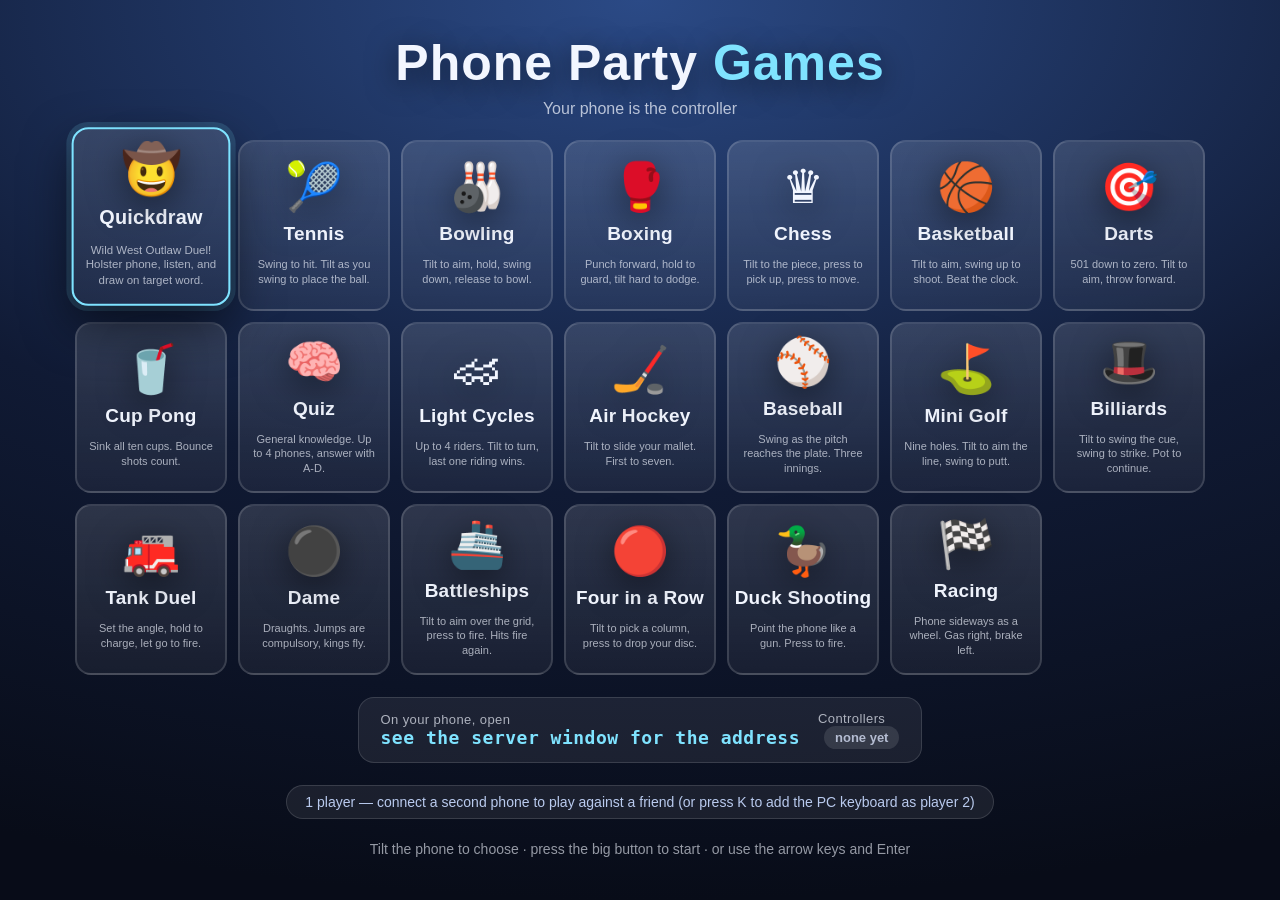
==== party_games/index.html @ e3cedd34 "feat(party-games): integrate 20-game 3D sports library and mobile web companion" ====
<!doctype html>
<html lang="en">
<head>
<meta charset="utf-8">
<meta name="viewport" content="width=device-width,initial-scale=1">
<title>Phone Party Games</title>
<style>
  * { box-sizing: border-box; }
  html, body {
    margin: 0; padding: 0; height: 100%; overflow: hidden;
    background: #0a0e1a; color: #f2f6ff;
    font-family: "Segoe UI", -apple-system, BlinkMacSystemFont, Roboto, sans-serif;
    user-select: none;
  }
  canvas { display: block; width: 100%; height: 100%; }

  #overlay { position: fixed; inset: 0; pointer-events: none; }

  /* ---------------- in-game HUD ---------------- */
  #hud {
    position: absolute; top: 22px; left: 50%; transform: translateX(-50%);
    text-align: center; text-shadow: 0 2px 12px rgba(0,0,0,.75);
  }
  .hudRow { display: flex; align-items: center; gap: 14px; justify-content: center; }
  .hudRow .big { font-size: 46px; font-weight: 800; line-height: 1; }
  .hudRow .sep { font-size: 13px; opacity: .55; letter-spacing: 1px; text-transform: uppercase; }
  .tag {
    font-size: 12px; font-weight: 800; letter-spacing: 1.5px;
    padding: 5px 11px; border-radius: 99px; background: #ffffff22;
  }
  .tag.blue { background: #3f7fe8; }
  .tag.red { background: #d0402f; }
  .hudSub {
    margin-top: 7px; font-size: 15px; opacity: .82; letter-spacing: .4px;
  }

  .boxRow .bar {
    width: 240px; height: 15px; border-radius: 99px; overflow: hidden;
    background: rgba(0,0,0,.45); border: 1px solid #ffffff30;
  }
  .boxRow .bar i { display: block; height: 100%; transition: width .18s ease; }
  .boxRow .bar i.blue { background: linear-gradient(90deg, #6fb0ff, #3f7fe8); }
  .boxRow .bar i.red  { background: linear-gradient(90deg, #ff8a70, #d0402f); }
  .boxRow .round { font-size: 22px; font-weight: 800; padding: 0 6px; }

  /* bowling scorecard */
  .frames { display: flex; gap: 3px; }
  .frame {
    background: rgba(10,16,32,.72); border: 1px solid #ffffff26;
    border-radius: 7px; width: 54px; padding: 3px 0 4px;
  }
  .frame.on { border-color: #7fe3ff; background: rgba(30,70,120,.8); }
  .frame u { display: block; font-size: 9px; opacity: .5; text-decoration: none; }
  .frame .marks { display: flex; justify-content: center; gap: 2px; min-height: 17px; }
  .frame .marks i {
    font-style: normal; font-size: 13px; font-weight: 700;
    width: 15px; height: 15px; line-height: 15px;
    background: #ffffff1f; border-radius: 3px;
  }
  .frame b { display: block; font-size: 15px; font-weight: 800; min-height: 18px; }

  /* racing */
  .raceHud { display: flex; flex-direction: column; gap: 8px; align-items: center; }
  .raceCard {
    display: flex; align-items: center; gap: 16px;
    background: rgba(8,14,28,.62); border: 1px solid #ffffff22;
    border-radius: 14px; padding: 8px 18px;
  }
  .raceCard .pos { font-size: 30px; font-weight: 900; min-width: 2.6em; }
  .raceCard .speedo b { font-size: 34px; font-weight: 900; }
  .raceCard .speedo i { font-size: 12px; font-style: normal; opacity: .6; margin-left: 4px; }
  .raceCard .lapbox { font-size: 13px; opacity: .8; letter-spacing: 1px; }
  .raceCard .lapbox b { font-size: 21px; }
  .raceCard .timebox {
    font-family: "Cascadia Mono", Consolas, monospace; font-size: 17px;
  }
  .raceCard .timebox i { font-style: normal; font-size: 12px; opacity: .6; }
  .raceCard .warn {
    font-size: 12px; font-weight: 800; letter-spacing: 1px;
    background: #ffd166; color: #3a2a00; padding: 4px 9px; border-radius: 99px;
  }

  .bsHud { display: flex; gap: 14px; justify-content: center; }
  .bsFleet {
    display: flex; align-items: center; gap: 11px;
    background: rgba(8,14,28,.62); border: 1px solid #ffffff22;
    border-radius: 13px; padding: 7px 15px;
  }
  .bsFleet .pips { display: flex; gap: 7px; }
  .bsFleet .pips i {
    font-style: normal; letter-spacing: -1px; font-size: 15px; color: #9fd0ff;
  }
  .bsFleet .pips i.sunk { color: #ff6b6b; opacity: .5; text-decoration: line-through; }
  .bsFleet .left { font-size: 19px; font-weight: 800; }

  /* light cycles */
  .cycleHud { display: flex; gap: 10px; justify-content: center; }
  .cycleCard {
    display: flex; align-items: center; gap: 8px;
    background: rgba(8,14,28,.62); border: 1px solid var(--c);
    border-radius: 12px; padding: 6px 13px; font-size: 13px;
  }
  .cycleCard i { width: 13px; height: 13px; border-radius: 3px; background: var(--c); }
  .cycleCard b { font-weight: 800; opacity: .8; }
  .cycleCard.out { opacity: .38; }
  .cycleCard.out i { background: #555; }

  .bases i {
    font-style: normal; display: inline-block; width: 15px; height: 15px;
    line-height: 15px; text-align: center; font-size: 10px; margin: 0 1px;
    border: 1px solid #ffffff44; border-radius: 3px; transform: rotate(45deg);
  }
  .bases i.on { background: #ffd166; color: #3a2a00; border-color: #ffd166; }

  /* quiz */
  .quizHud { display: flex; gap: 10px; justify-content: center; }
  .quizScore {
    display: flex; align-items: center; gap: 9px;
    background: rgba(8,14,28,.62); border: 1px solid var(--c);
    border-radius: 12px; padding: 5px 14px;
  }
  .quizScore .who { font-size: 12px; font-weight: 800; color: var(--c); letter-spacing: 1px; }
  .quizScore .pts { font-size: 22px; font-weight: 900; }

  .quizPanel {
    position: absolute; left: 50%; top: 46%; transform: translate(-50%,-50%);
    width: min(1080px, 88vw); text-align: center;
  }
  .quizPanel .qCount {
    font-size: 13px; letter-spacing: 2px; text-transform: uppercase;
    opacity: .6; margin-bottom: 10px;
  }
  .quizPanel .qText {
    font-size: 38px; font-weight: 800; line-height: 1.25; margin-bottom: 18px;
    text-shadow: 0 4px 20px rgba(0,0,0,.8);
  }
  .quizPanel .qTimer {
    height: 7px; border-radius: 99px; background: rgba(255,255,255,.12);
    overflow: hidden; margin: 0 auto 18px; width: 62%;
  }
  .quizPanel .qTimer i {
    display: block; height: 100%; border-radius: 99px;
    background: linear-gradient(90deg, #59e39b, #ffd166, #ff6b6b);
    transition: width .12s linear;
  }
  .quizPanel .qOpts {
    display: grid; grid-template-columns: 1fr 1fr; gap: 12px; text-align: left;
  }
  .quizPanel .qOpt {
    display: flex; align-items: center; gap: 13px;
    background: rgba(8,14,28,.72); border: 2px solid #ffffff26;
    border-radius: 15px; padding: 14px 18px; font-size: 21px;
    transition: border-color .2s ease, background .2s ease;
  }
  .quizPanel .qOpt b {
    font-size: 20px; width: 34px; height: 34px; flex: none; border-radius: 9px;
    background: #ffffff1c; display: grid; place-items: center;
  }
  .quizPanel .qOpt span { flex: 1; }
  .quizPanel .qOpt em {
    font-style: normal; display: flex; gap: 4px;
  }
  .quizPanel .qOpt em i {
    font-style: normal; font-size: 11px; font-weight: 800; color: #06122c;
    background: var(--c); border-radius: 99px; padding: 3px 7px;
  }
  .quizPanel .qOpt.right { border-color: #59e39b; background: rgba(30,110,70,.72); }
  .quizPanel .qOpt.wrong { opacity: .45; }
  .quizPanel .qWait { font-size: 30px; font-weight: 800; opacity: .85; }
  .quizPanel .qFinal h2 { font-size: 26px; margin: 0 0 14px; letter-spacing: 1px; }
  .quizPanel .qRow {
    display: flex; align-items: center; gap: 14px; font-size: 22px;
    background: rgba(8,14,28,.7); border-left: 5px solid var(--c);
    border-radius: 11px; padding: 10px 18px; margin-bottom: 8px; text-align: left;
  }
  .quizPanel .qRow .pos { font-weight: 900; opacity: .55; width: 1.4em; }
  .quizPanel .qRow .who { flex: 1; }
  .quizPanel .qRow .pts { font-weight: 900; }
  .quizPanel .qRow .sub { font-size: 14px; opacity: .6; width: 3.5em; text-align: right; }

  /* shared scoreboard for the throwing games */
  .shotHud { display: flex; gap: 12px; justify-content: center; }
  .shotCard {
    display: flex; flex-direction: column; align-items: center; gap: 2px;
    background: rgba(8,14,28,.62); border: 1px solid #ffffff22;
    border-radius: 14px; padding: 6px 20px; min-width: 120px;
  }
  .shotCard.on { border-color: #7fe3ff; background: rgba(30,70,120,.72); }
  .shotCard .big { font-size: 34px; font-weight: 900; line-height: 1.05; }
  .shotCard .sub { font-size: 12px; opacity: .72; letter-spacing: .4px; }
  .shotCard .tag { margin-bottom: 2px; }

  .dameRow .count {
    font-size: 27px; font-weight: 900; min-width: 2.6em;
  }
  .dameRow .count i {
    font-style: normal; font-size: 14px; opacity: .7; color: #ffd166; margin-left: 3px;
  }

  .chessRow .taken {
    font-size: 21px; line-height: 1; min-width: 3.5em; letter-spacing: -2px;
    color: #cfe0ff; opacity: .9;
  }

  .c4chip {
    display: inline-flex; align-items: center; gap: 9px;
    font-size: 14px; font-weight: 800; letter-spacing: 1px;
    padding: 8px 16px; border-radius: 99px; margin: 0 5px;
    background: rgba(8,14,28,.55); border: 2px solid transparent; opacity: .55;
  }
  .c4chip i {
    width: 18px; height: 18px; border-radius: 50%; background: var(--c);
    box-shadow: 0 2px 6px rgba(0,0,0,.5);
  }
  .c4chip.on { opacity: 1; border-color: var(--c); }

  /* duck shooting: one reticle per player, positioned from 3D each frame */
  #scopes { position: absolute; inset: 0; pointer-events: none; }
  .scope {
    position: absolute; top: 0; left: 0; width: 116px; height: 116px;
    will-change: transform; transition: opacity .2s ease;
  }
  .scope .ring {
    position: absolute; inset: 0; border-radius: 50%;
    border: 2px solid var(--c); opacity: .85;
    box-shadow: 0 0 14px color-mix(in srgb, var(--c) 60%, transparent),
                inset 0 0 18px rgba(0,0,0,.35);
  }
  .scope .cross { position: absolute; background: var(--c); opacity: .8; }
  .scope .cross.v { left: 50%; top: -14px; bottom: -14px; width: 2px; margin-left: -1px; }
  .scope .cross.h { top: 50%; left: -14px; right: -14px; height: 2px; margin-top: -1px; }
  .scope .dot {
    position: absolute; left: 50%; top: 50%; width: 6px; height: 6px;
    margin: -3px 0 0 -3px; border-radius: 50%; background: var(--c);
    box-shadow: 0 0 8px var(--c);
  }
  .scope .who {
    position: absolute; left: 50%; top: -30px; transform: translateX(-50%);
    font-size: 12px; font-weight: 800; letter-spacing: 1px; color: var(--c);
    text-shadow: 0 2px 6px #000;
  }
  .scope.empty { opacity: .38; }
  .scope.empty .ring { border-style: dashed; }

  .duckHud { display: flex; gap: 12px; justify-content: center; }
  .duckCard {
    display: flex; align-items: center; gap: 12px;
    background: rgba(8,14,28,.62); border: 1px solid var(--c);
    border-radius: 14px; padding: 7px 16px;
  }
  .duckCard .pnum { font-size: 13px; font-weight: 800; color: var(--c); letter-spacing: 1px; }
  .duckCard .score { font-size: 30px; font-weight: 900; }
  .duckCard .shells { font-size: 17px; color: var(--c); letter-spacing: 2px; }
  .duckCard .shells i { font-style: normal; opacity: .35; }

  /* ---------------- toast + prompt ---------------- */
  #toast {
    position: absolute; top: 40%; left: 50%; transform: translate(-50%,-50%) scale(.9);
    text-align: center; opacity: 0; transition: opacity .22s ease, transform .22s ease;
  }
  #toast.show { opacity: 1; transform: translate(-50%,-50%) scale(1); }
  #toastBig {
    font-size: 74px; font-weight: 900; letter-spacing: 2px;
    text-shadow: 0 6px 28px rgba(0,0,0,.85), 0 0 60px rgba(127,227,255,.35);
  }
  #toastSmall { font-size: 21px; opacity: .9; margin-top: 6px; text-shadow: 0 2px 10px #000; }

  #prompt {
    position: absolute; bottom: 92px; left: 50%; transform: translateX(-50%);
    font-size: 19px; padding: 10px 24px; border-radius: 99px;
    background: rgba(8,14,28,.66); border: 1px solid #ffffff22;
    opacity: 0; transition: opacity .2s ease;
  }
  #prompt.show { opacity: 1; }

  /* ---------------- connection strip ---------------- */
  #conn {
    position: absolute; left: 20px; bottom: 18px; pointer-events: none;
    display: flex; align-items: center; gap: 11px;
    background: rgba(8,14,28,.6); border: 1px solid #ffffff1c;
    padding: 9px 15px; border-radius: 12px; font-size: 13px;
  }
  #connDot { width: 9px; height: 9px; border-radius: 50%; background: #ff6b6b; }
  #connDot.on { background: #59e39b; box-shadow: 0 0 10px #59e39b; }
  #connText { opacity: .85; }

  #divider {
    display: none; position: absolute; top: 0; bottom: 0; left: 50%;
    width: 2px; margin-left: -1px; background: rgba(255,255,255,.22);
    box-shadow: 0 0 12px rgba(0,0,0,.6);
  }

  #backHint {
    position: absolute; right: 20px; bottom: 18px; font-size: 13px; opacity: .5;
    background: rgba(8,14,28,.6); border: 1px solid #ffffff1c;
    padding: 9px 15px; border-radius: 12px;
  }

  /* ---------------- menu ---------------- */
  /*
   * The menu is a scroll container and the column inside it is what gets
   * centred. Centring the scroll container itself looks fine until the content
   * is taller than the window - then the overflow is split above and below and
   * neither end can be reached, which is exactly what happened once there were
   * nineteen games.
   */
  #menu {
    position: fixed; inset: 0; z-index: 20; pointer-events: auto;
    overflow-y: auto; overflow-x: hidden;
    -webkit-overflow-scrolling: touch;
    background: radial-gradient(130% 100% at 50% 0%, #2b4a86 0%, #101a34 55%, #080c18 100%);
  }
  #menuInner {
    min-height: 100%;
    display: flex; flex-direction: column; align-items: center; justify-content: center;
    gap: 22px; padding: 34px 24px 44px;
  }
  #menu h1 {
    margin: 0; font-size: clamp(28px, 4.2vw, 50px); font-weight: 900; letter-spacing: 1px;
    text-shadow: 0 6px 30px rgba(0,0,0,.6);
  }
  #menu h1 span { color: #7fe3ff; }
  #menuSub { margin: -14px 0 0; opacity: .72; font-size: 16px; }

  #cards {
    display: grid;
    grid-template-columns: repeat(auto-fit, minmax(116px, 152px));
    justify-content: center;
    gap: 11px;
    width: 100%;
    max-width: 1280px;
  }
  .card {
    width: auto; height: clamp(128px, 19vh, 178px); border-radius: 16px; cursor: pointer;
    background: linear-gradient(180deg, rgba(255,255,255,.13), rgba(255,255,255,.05));
    border: 2px solid rgba(255,255,255,.14);
    display: flex; flex-direction: column; align-items: center; justify-content: center;
    gap: 12px; transition: transform .16s ease, border-color .16s ease, box-shadow .16s ease;
  }
  .card .ico {
    font-size: clamp(34px, 5.2vh, 54px); line-height: 1;
    filter: drop-shadow(0 8px 18px rgba(0,0,0,.5));
  }
  .card .nm { font-size: clamp(15px, 1.5vw, 19px); font-weight: 800; letter-spacing: .2px; }
  .card .ds {
    font-size: 11px; opacity: .66; text-align: center; padding: 0 11px; line-height: 1.35;
  }
  /* on a short window the blurb is the first thing that can go */
  @media (max-height: 620px) {
    .card .ds { display: none; }
    #menuSub, #menuHint { display: none; }
  }
  .card.sel {
    transform: translateY(-9px) scale(1.045);
    border-color: #7fe3ff;
    box-shadow: 0 18px 46px rgba(0,0,0,.55), 0 0 0 5px rgba(127,227,255,.16);
  }

  #join {
    display: flex; align-items: center; gap: 18px; flex-wrap: wrap; justify-content: center;
    background: rgba(255,255,255,.07); border: 1px solid rgba(255,255,255,.13);
    border-radius: 16px; padding: 13px 22px; max-width: min(860px, 94vw);
  }
  #joinUrl { word-break: break-all; }
  #join .lbl { font-size: 13px; opacity: .68; letter-spacing: .4px; }
  #qrBox {
    display: none; flex-direction: column; align-items: center; gap: 6px;
    padding-right: 18px; margin-right: 4px;
    border-right: 1px solid rgba(255,255,255,.14);
  }
  #qrBox.on { display: flex; }
  #qrBox canvas {
    display: block; border-radius: 8px; background: #fff;
    padding: 6px; box-shadow: 0 6px 18px rgba(0,0,0,.45);
    image-rendering: pixelated;      /* keep the modules crisp when scaled */
    width: clamp(96px, 12vh, 148px); height: clamp(96px, 12vh, 148px);
  }
  #qrBox .lbl { text-transform: uppercase; letter-spacing: 1.5px; font-size: 11px; }
  #joinUrl {
    font-size: 27px; font-weight: 800; color: #7fe3ff;
    font-family: "Cascadia Mono", Consolas, monospace; letter-spacing: .5px;
  }
  #joinList { font-size: 14px; opacity: .85; }
  .pill {
    display: inline-block; padding: 4px 11px; border-radius: 99px;
    background: #59e39b; color: #06210f; font-weight: 800; font-size: 13px; margin-left: 6px;
  }
  .pill.off { background: #ffffff22; color: #cfd8ee; }

  #menuHint { font-size: 14px; opacity: .6; }
  #modeLine {
    font-size: 14px; padding: 8px 18px; border-radius: 99px;
    background: rgba(255,255,255,.07); border: 1px solid rgba(255,255,255,.13);
    color: #b9caee;
  }
  #modeLine.ready {
    background: rgba(89,227,155,.16); border-color: rgba(89,227,155,.45); color: #b6f6d6;
  }
</style>
</head>
<body>

<canvas id="gl"></canvas>

<div id="overlay">
  <div id="hud"></div>
  <div id="toast"><div id="toastBig"></div><div id="toastSmall"></div></div>
  <div id="prompt"></div>
  <div id="divider"></div>
  <div id="scopes"></div>
  <div id="conn"><span id="connDot"></span><span id="connText">starting&hellip;</span></div>
  <div id="backHint">Menu button on the phone &middot; or Esc</div>
</div>

<div id="menu">
 <div id="menuInner">
  <h1>Phone Party <span>Games</span></h1>
  <p id="menuSub">Your phone is the controller</p>

  <div id="cards">
    <div class="card sel" data-game="quickdraw">
      <div class="ico">&#129312;</div>
      <div class="nm">Quickdraw</div>
      <div class="ds">Wild West Outlaw Duel! Holster phone, listen, and draw on target word.</div>
    </div>
    <div class="card" data-game="tennis">
      <div class="ico">&#127934;</div>
      <div class="nm">Tennis</div>
      <div class="ds">Swing to hit. Tilt as you swing to place the ball.</div>
    </div>
    <div class="card" data-game="bowling">
      <div class="ico">&#127923;</div>
      <div class="nm">Bowling</div>
      <div class="ds">Tilt to aim, hold, swing down, release to bowl.</div>
    </div>
    <div class="card" data-game="boxing">
      <div class="ico">&#129354;</div>
      <div class="nm">Boxing</div>
      <div class="ds">Punch forward, hold to guard, tilt hard to dodge.</div>
    </div>
    <div class="card" data-game="chess">
      <div class="ico">&#9819;</div>
      <div class="nm">Chess</div>
      <div class="ds">Tilt to the piece, press to pick up, press to move.</div>
    </div>
    <div class="card" data-game="basketball">
      <div class="ico">&#127936;</div>
      <div class="nm">Basketball</div>
      <div class="ds">Tilt to aim, swing up to shoot. Beat the clock.</div>
    </div>
    <div class="card" data-game="darts">
      <div class="ico">&#127919;</div>
      <div class="nm">Darts</div>
      <div class="ds">501 down to zero. Tilt to aim, throw forward.</div>
    </div>
    <div class="card" data-game="cuppong">
      <div class="ico">&#129380;</div>
      <div class="nm">Cup Pong</div>
      <div class="ds">Sink all ten cups. Bounce shots count.</div>
    </div>
    <div class="card" data-game="quiz">
      <div class="ico">&#129504;</div>
      <div class="nm">Quiz</div>
      <div class="ds">General knowledge. Up to 4 phones, answer with A-D.</div>
    </div>
    <div class="card" data-game="lightcycles">
      <div class="ico">&#127950;</div>
      <div class="nm">Light Cycles</div>
      <div class="ds">Up to 4 riders. Tilt to turn, last one riding wins.</div>
    </div>
    <div class="card" data-game="airhockey">
      <div class="ico">&#127954;</div>
      <div class="nm">Air Hockey</div>
      <div class="ds">Tilt to slide your mallet. First to seven.</div>
    </div>
    <div class="card" data-game="baseball">
      <div class="ico">&#9918;</div>
      <div class="nm">Baseball</div>
      <div class="ds">Swing as the pitch reaches the plate. Three innings.</div>
    </div>
    <div class="card" data-game="golf">
      <div class="ico">&#9971;</div>
      <div class="nm">Mini Golf</div>
      <div class="ds">Nine holes. Tilt to aim the line, swing to putt.</div>
    </div>
    <div class="card" data-game="billiards">
      <div class="ico">&#127913;</div>
      <div class="nm">Billiards</div>
      <div class="ds">Tilt to swing the cue, swing to strike. Pot to continue.</div>
    </div>
    <div class="card" data-game="tanks">
      <div class="ico">&#128658;</div>
      <div class="nm">Tank Duel</div>
      <div class="ds">Set the angle, hold to charge, let go to fire.</div>
    </div>
    <div class="card" data-game="dame">
      <div class="ico">&#9899;</div>
      <div class="nm">Dame</div>
      <div class="ds">Draughts. Jumps are compulsory, kings fly.</div>
    </div>
    <div class="card" data-game="battleships">
      <div class="ico">&#128674;</div>
      <div class="nm">Battleships</div>
      <div class="ds">Tilt to aim over the grid, press to fire. Hits fire again.</div>
    </div>
    <div class="card" data-game="connect4">
      <div class="ico">&#128308;</div>
      <div class="nm">Four in a Row</div>
      <div class="ds">Tilt to pick a column, press to drop your disc.</div>
    </div>
    <div class="card" data-game="ducks">
      <div class="ico">&#129414;</div>
      <div class="nm">Duck Shooting</div>
      <div class="ds">Point the phone like a gun. Press to fire.</div>
    </div>
    <div class="card" data-game="racing">
      <div class="ico">&#127937;</div>
      <div class="nm">Racing</div>
      <div class="ds">Phone sideways as a wheel. Gas right, brake left.</div>
    </div>
  </div>

  <div id="join">
    <div id="qrBox">
      <canvas id="qr"></canvas>
      <div class="lbl">scan me</div>
    </div>
    <div>
      <div class="lbl">On your phone, open</div>
      <div id="joinUrl">&hellip;</div>
    </div>
    <div>
      <div class="lbl">Controllers</div>
      <div id="joinList">none yet</div>
    </div>
  </div>

  <div id="modeLine">1 player</div>

  <div id="menuHint">
    Tilt the phone to choose &middot; press the big button to start &middot;
    or use the arrow keys and Enter
  </div>
 </div>
</div>

<script type="module" src="./js/main.js"></script>
</body>
</html>
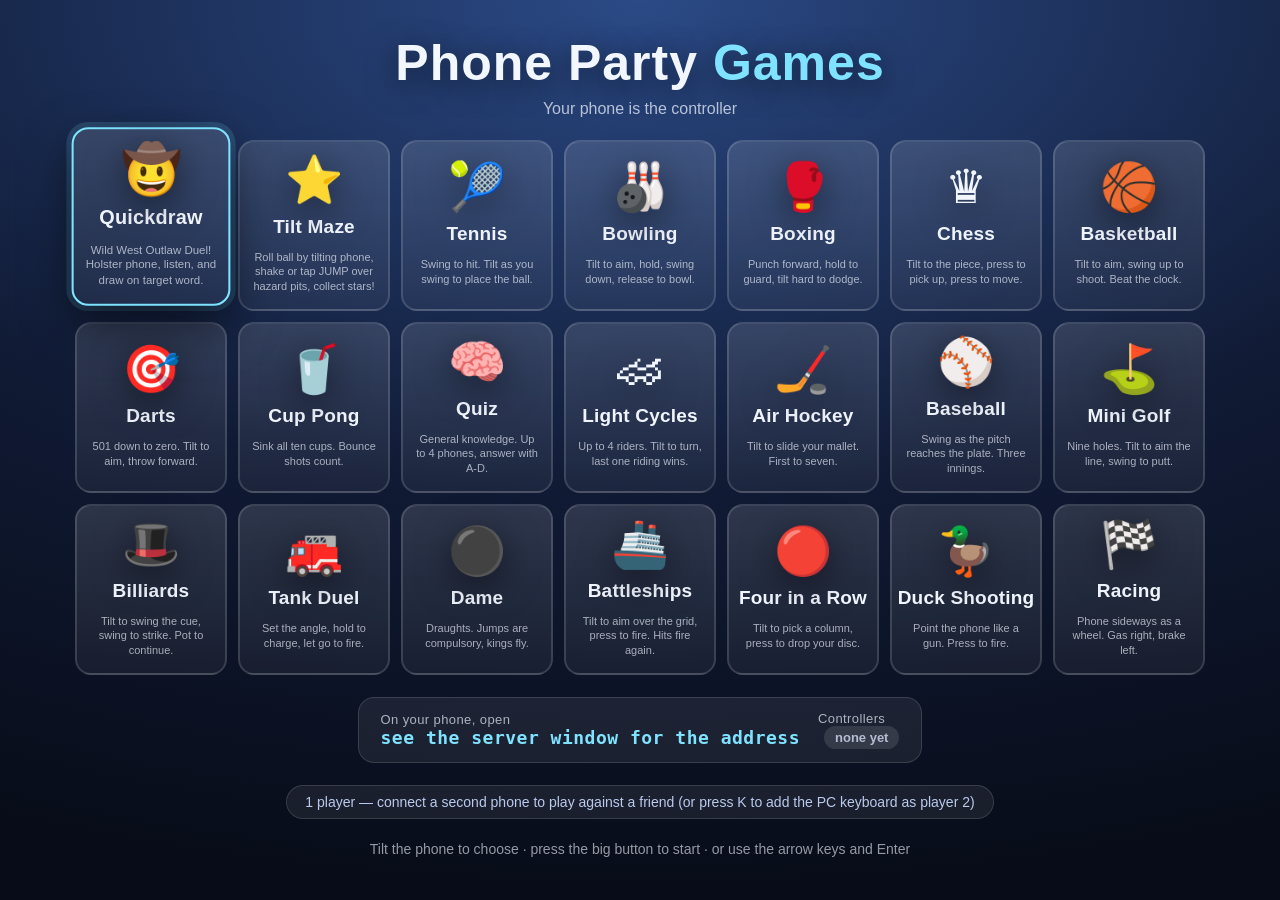
==== commit 4387c8a5: "Add Tilt Maze phone-controller game with 3D table physics, hazard pits, stars, Android native Activi" ====
--- a/party_games/index.html
+++ b/party_games/index.html
@@ -423,6 +423,11 @@
       <div class="nm">Quickdraw</div>
       <div class="ds">Wild West Outlaw Duel! Holster phone, listen, and draw on target word.</div>
     </div>
+    <div class="card" data-game="tilt_maze">
+      <div class="ico">&#11088;</div>
+      <div class="nm">Tilt Maze</div>
+      <div class="ds">Roll ball by tilting phone, shake or tap JUMP over hazard pits, collect stars!</div>
+    </div>
     <div class="card" data-game="tennis">
       <div class="ico">&#127934;</div>
       <div class="nm">Tennis</div>
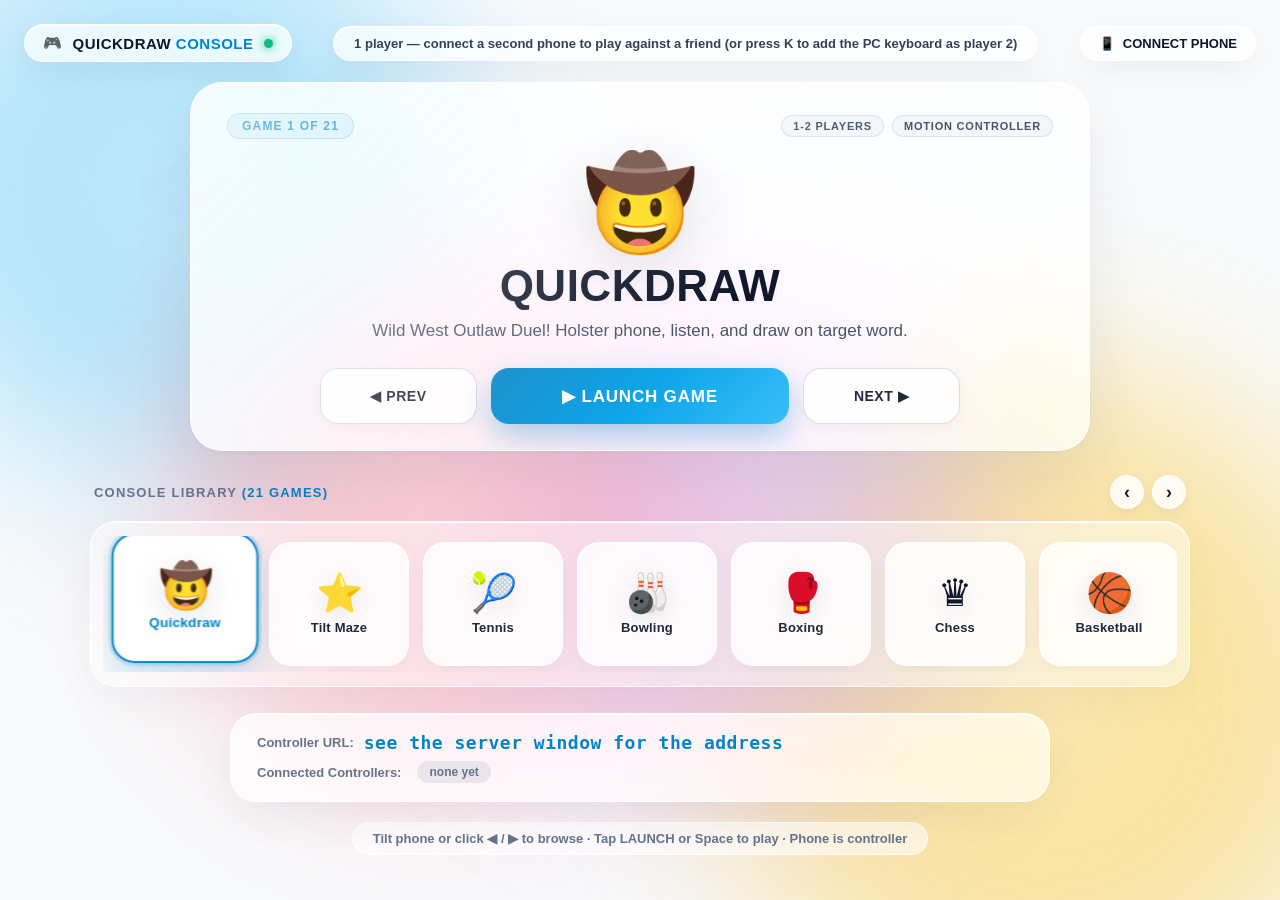
==== commit b303fd78: "Recreate Game Library web UI with White Liquid Glass aesthetic, scrollable carousel, and real-time b" ====
--- a/party_games/index.html
+++ b/party_games/index.html
@@ -296,105 +296,329 @@
     padding: 9px 15px; border-radius: 12px;
   }
 
-  /* ---------------- menu ---------------- */
-  /*
-   * The menu is a scroll container and the column inside it is what gets
-   * centred. Centring the scroll container itself looks fine until the content
-   * is taller than the window - then the overflow is split above and below and
-   * neither end can be reached, which is exactly what happened once there were
-   * nineteen games.
-   */
+  /* ---------------- White Liquid Glass Menu Theme ---------------- */
   #menu {
     position: fixed; inset: 0; z-index: 20; pointer-events: auto;
     overflow-y: auto; overflow-x: hidden;
     -webkit-overflow-scrolling: touch;
-    background: radial-gradient(130% 100% at 50% 0%, #2b4a86 0%, #101a34 55%, #080c18 100%);
-  }
+    background: #f8fafc;
+    color: #0f172a;
+    font-family: -apple-system, BlinkMacSystemFont, "Segoe UI", Roboto, Helvetica, Arial, sans-serif;
+  }
+
+  /* Liquid Ambient Floating Blobs */
+  .liquid-bg {
+    position: fixed; inset: 0; pointer-events: none; z-index: 0; overflow: hidden;
+  }
+  .liquid-blob {
+    position: absolute; border-radius: 50%; filter: blur(90px); opacity: 0.55;
+    animation: floatBlob 18s ease-in-out infinite alternate;
+  }
+  .blob-1 { width: 540px; height: 540px; background: radial-gradient(circle, #bae6fd 0%, #38bdf8 80%); top: -80px; left: -100px; animation-duration: 22s; }
+  .blob-2 { width: 640px; height: 640px; background: radial-gradient(circle, #fde68a 0%, #fbbf24 80%); bottom: -120px; right: -80px; animation-duration: 26s; }
+  .blob-3 { width: 450px; height: 450px; background: radial-gradient(circle, #e9d5ff 0%, #c084fc 80%); top: 35%; right: 25%; animation-duration: 18s; }
+  .blob-4 { width: 490px; height: 490px; background: radial-gradient(circle, #fecdd3 0%, #fb7185 80%); bottom: 15%; left: 15%; animation-duration: 20s; }
+
+  @keyframes floatBlob {
+    0% { transform: translate(0, 0) scale(1); }
+    50% { transform: translate(45px, -35px) scale(1.08); }
+    100% { transform: translate(-35px, 45px) scale(0.94); }
+  }
+
   #menuInner {
+    position: relative; z-index: 1;
     min-height: 100%;
+    display: flex; flex-direction: column; align-items: center; justify-content: flex-start;
+    gap: 20px; padding: 24px 24px 44px;
+    max-width: 1320px; margin: 0 auto;
+  }
+
+  /* Top Bar */
+  #topBar {
+    width: 100%; display: flex; align-items: center; justify-content: space-between;
+    gap: 16px; flex-wrap: wrap;
+  }
+  .brandPill {
+    display: flex; align-items: center; gap: 10px;
+    background: rgba(255, 255, 255, 0.75);
+    backdrop-filter: blur(24px) saturate(180%);
+    -webkit-backdrop-filter: blur(24px) saturate(180%);
+    border: 1.5px solid rgba(255, 255, 255, 0.9);
+    padding: 9px 18px; border-radius: 99px;
+    box-shadow: 0 10px 30px rgba(15, 23, 42, 0.05), inset 0 1px 1px #fff;
+    font-size: 15px; font-weight: 800; color: #0f172a; letter-spacing: 0.5px;
+  }
+  .brandPill b { color: #0284c7; }
+  .onlineDot {
+    width: 9px; height: 9px; border-radius: 50%; background: #10b981;
+    box-shadow: 0 0 10px #10b981;
+  }
+
+  #modeLine {
+    font-size: 13px; font-weight: 700; padding: 9px 20px; border-radius: 99px;
+    background: rgba(255, 255, 255, 0.75);
+    backdrop-filter: blur(24px) saturate(180%);
+    -webkit-backdrop-filter: blur(24px) saturate(180%);
+    border: 1.5px solid rgba(255, 255, 255, 0.9);
+    color: #334155;
+    box-shadow: 0 10px 30px rgba(15, 23, 42, 0.05), inset 0 1px 1px #fff;
+  }
+  #modeLine.ready {
+    background: rgba(220, 252, 231, 0.85); border-color: rgba(74, 222, 128, 0.6); color: #15803d;
+  }
+
+  .glassBtn {
+    display: flex; align-items: center; gap: 8px;
+    background: rgba(255, 255, 255, 0.75);
+    backdrop-filter: blur(24px) saturate(180%);
+    -webkit-backdrop-filter: blur(24px) saturate(180%);
+    border: 1.5px solid rgba(255, 255, 255, 0.9);
+    padding: 9px 18px; border-radius: 99px;
+    box-shadow: 0 10px 30px rgba(15, 23, 42, 0.05), inset 0 1px 1px #fff;
+    font-size: 13px; font-weight: 700; color: #0f172a; cursor: pointer;
+    transition: all 0.2s ease;
+  }
+  .glassBtn:hover {
+    background: rgba(255, 255, 255, 0.92);
+    transform: translateY(-2px);
+    box-shadow: 0 14px 34px rgba(15, 23, 42, 0.08);
+  }
+
+  /* Center Featured Hero Game Card */
+  #heroCard {
+    width: 100%; max-width: 900px;
+    background: rgba(255, 255, 255, 0.75);
+    backdrop-filter: blur(32px) saturate(200%);
+    -webkit-backdrop-filter: blur(32px) saturate(200%);
+    border: 1.5px solid rgba(255, 255, 255, 0.95);
+    border-radius: 32px;
+    box-shadow: 0 25px 65px rgba(15, 23, 42, 0.07), 0 2px 6px rgba(15, 23, 42, 0.03), inset 0 1px 2px #fff;
+    padding: 30px 36px 26px;
+    display: flex; flex-direction: column; align-items: center; text-align: center;
+    position: relative; overflow: hidden;
+  }
+  #heroCard::before {
+    content: ""; position: absolute; inset: 0; pointer-events: none;
+    background: linear-gradient(135deg, rgba(255, 255, 255, 0.5) 0%, rgba(255, 255, 255, 0) 60%);
+    border-radius: 32px;
+  }
+
+  .heroHeader {
+    width: 100%; display: flex; align-items: center; justify-content: space-between;
+    margin-bottom: 18px;
+  }
+  .heroBadge {
+    font-size: 12px; font-weight: 800; letter-spacing: 1.2px; text-transform: uppercase;
+    background: rgba(2, 132, 199, 0.1); border: 1px solid rgba(2, 132, 199, 0.25);
+    color: #0284c7; padding: 5px 14px; border-radius: 99px;
+  }
+  .heroTags { display: flex; gap: 8px; }
+  .heroTag {
+    font-size: 11px; font-weight: 700; letter-spacing: 0.8px;
+    background: rgba(241, 245, 249, 0.8); border: 1px solid rgba(203, 213, 225, 0.6);
+    color: #475569; padding: 4px 11px; border-radius: 99px;
+  }
+
+  .heroBody {
+    display: flex; flex-direction: column; align-items: center; gap: 12px;
+    margin-bottom: 24px;
+  }
+  .heroIcon {
+    font-size: clamp(68px, 9vw, 92px); line-height: 1;
+    filter: drop-shadow(0 14px 28px rgba(15, 23, 42, 0.12));
+    animation: floatIcon 3.5s ease-in-out infinite;
+    cursor: pointer;
+  }
+  @keyframes floatIcon {
+    0%, 100% { transform: translateY(0); }
+    50% { transform: translateY(-8px); }
+  }
+
+  .heroContent h2 {
+    margin: 0 0 6px 0; font-size: clamp(30px, 4vw, 44px); font-weight: 900;
+    color: #0f172a; letter-spacing: 0.5px;
+    text-shadow: 0 2px 10px rgba(0, 0, 0, 0.04);
+  }
+  .heroContent p {
+    margin: 0 auto; font-size: clamp(14px, 1.4vw, 17px); line-height: 1.6;
+    color: #475569; max-width: 600px;
+  }
+
+  /* Hero Controls (Matches Phone App) */
+  .heroActions {
+    width: 100%; max-width: 640px; display: flex; gap: 14px; align-items: stretch;
+    height: 56px;
+  }
+  .heroBtn {
+    border-radius: 18px; font-weight: 800; cursor: pointer; transition: all 0.2s cubic-bezier(0.16, 1, 0.3, 1);
+    display: flex; align-items: center; justify-content: center;
+  }
+  .heroBtn:active { transform: scale(0.97); }
+
+  .heroBtn.secondary {
+    flex: 1;
+    background: rgba(255, 255, 255, 0.85);
+    border: 1.5px solid rgba(203, 213, 225, 0.8);
+    color: #1e293b; font-size: 14px; letter-spacing: 0.5px;
+    box-shadow: 0 4px 14px rgba(15, 23, 42, 0.04);
+  }
+  .heroBtn.secondary:hover {
+    background: #ffffff; border-color: #94a3b8;
+    transform: translateY(-2px);
+    box-shadow: 0 8px 20px rgba(15, 23, 42, 0.08);
+  }
+
+  .heroBtn.primary {
+    flex: 2;
+    background: linear-gradient(135deg, #0284c7 0%, #0ea5e9 50%, #38bdf8 100%);
+    border: none; color: #ffffff; font-size: 17px; letter-spacing: 0.8px;
+    box-shadow: 0 12px 30px rgba(2, 132, 199, 0.35);
+  }
+  .heroBtn.primary:hover {
+    filter: brightness(1.08);
+    transform: translateY(-2px);
+    box-shadow: 0 16px 38px rgba(2, 132, 199, 0.45);
+  }
+
+  /* Horizontal Scrollable Cards Rail Track */
+  #cardsSection {
+    width: 100%; max-width: 1100px;
+    margin-top: 4px;
+  }
+  .cardsSectionHead {
+    display: flex; align-items: center; justify-content: space-between;
+    margin-bottom: 12px; padding: 0 4px;
+  }
+  .sectionTitle {
+    font-size: 13px; font-weight: 800; letter-spacing: 1.2px; text-transform: uppercase;
+    color: #64748b;
+  }
+  .sectionTitle span { color: #0284c7; }
+  .trackArrows { display: flex; gap: 8px; }
+  .arrowBtn {
+    width: 34px; height: 34px; border-radius: 50%;
+    background: rgba(255, 255, 255, 0.85);
+    border: 1.5px solid rgba(255, 255, 255, 0.95);
+    color: #0f172a; font-size: 18px; font-weight: bold;
+    display: flex; align-items: center; justify-content: center;
+    cursor: pointer; box-shadow: 0 4px 12px rgba(15, 23, 42, 0.06);
+    transition: all 0.2s ease;
+  }
+  .arrowBtn:hover {
+    background: #ffffff; transform: translateY(-2px);
+    box-shadow: 0 8px 18px rgba(15, 23, 42, 0.1);
+  }
+
+  #cardsTrackWrap {
+    width: 100%; position: relative;
+    border-radius: 26px;
+    background: rgba(255, 255, 255, 0.45);
+    backdrop-filter: blur(20px);
+    -webkit-backdrop-filter: blur(20px);
+    border: 1.5px solid rgba(255, 255, 255, 0.85);
+    padding: 14px 12px;
+    box-shadow: 0 15px 40px rgba(15, 23, 42, 0.04), inset 0 1px 1px #fff;
+  }
+
+  #cards {
+    display: flex; gap: 14px;
+    overflow-x: auto; overflow-y: hidden;
+    scroll-snap-type: x mandatory;
+    scroll-behavior: smooth;
+    padding: 6px 12px;
+    -webkit-overflow-scrolling: touch;
+  }
+  #cards::-webkit-scrollbar { height: 6px; }
+  #cards::-webkit-scrollbar-track { background: rgba(0, 0, 0, 0.03); border-radius: 99px; }
+  #cards::-webkit-scrollbar-thumb { background: rgba(0, 0, 0, 0.12); border-radius: 99px; }
+  #cards::-webkit-scrollbar-thumb:hover { background: rgba(0, 0, 0, 0.22); }
+
+  .card {
+    min-width: 140px; width: 140px; height: 124px; flex-shrink: 0;
+    scroll-snap-align: center;
+    background: rgba(255, 255, 255, 0.75);
+    backdrop-filter: blur(20px) saturate(180%);
+    -webkit-backdrop-filter: blur(20px) saturate(180%);
+    border: 1.5px solid rgba(255, 255, 255, 0.9);
+    border-radius: 22px; cursor: pointer;
     display: flex; flex-direction: column; align-items: center; justify-content: center;
-    gap: 22px; padding: 34px 24px 44px;
-  }
-  #menu h1 {
-    margin: 0; font-size: clamp(28px, 4.2vw, 50px); font-weight: 900; letter-spacing: 1px;
-    text-shadow: 0 6px 30px rgba(0,0,0,.6);
-  }
-  #menu h1 span { color: #7fe3ff; }
-  #menuSub { margin: -14px 0 0; opacity: .72; font-size: 16px; }
-
-  #cards {
-    display: grid;
-    grid-template-columns: repeat(auto-fit, minmax(116px, 152px));
-    justify-content: center;
-    gap: 11px;
-    width: 100%;
-    max-width: 1280px;
-  }
-  .card {
-    width: auto; height: clamp(128px, 19vh, 178px); border-radius: 16px; cursor: pointer;
-    background: linear-gradient(180deg, rgba(255,255,255,.13), rgba(255,255,255,.05));
-    border: 2px solid rgba(255,255,255,.14);
-    display: flex; flex-direction: column; align-items: center; justify-content: center;
-    gap: 12px; transition: transform .16s ease, border-color .16s ease, box-shadow .16s ease;
+    gap: 8px; padding: 12px 10px;
+    box-shadow: 0 8px 24px rgba(15, 23, 42, 0.04), inset 0 1px 1px #fff;
+    transition: all 0.25s cubic-bezier(0.16, 1, 0.3, 1);
+  }
+  .card:hover {
+    background: rgba(255, 255, 255, 0.92);
+    transform: translateY(-4px);
+    box-shadow: 0 14px 30px rgba(15, 23, 42, 0.08);
   }
   .card .ico {
-    font-size: clamp(34px, 5.2vh, 54px); line-height: 1;
-    filter: drop-shadow(0 8px 18px rgba(0,0,0,.5));
-  }
-  .card .nm { font-size: clamp(15px, 1.5vw, 19px); font-weight: 800; letter-spacing: .2px; }
-  .card .ds {
-    font-size: 11px; opacity: .66; text-align: center; padding: 0 11px; line-height: 1.35;
-  }
-  /* on a short window the blurb is the first thing that can go */
-  @media (max-height: 620px) {
-    .card .ds { display: none; }
-    #menuSub, #menuHint { display: none; }
-  }
+    font-size: 38px; line-height: 1;
+    filter: drop-shadow(0 6px 12px rgba(15, 23, 42, 0.1));
+    transition: transform 0.2s ease;
+  }
+  .card .nm {
+    font-size: 13px; font-weight: 800; color: #1e293b; letter-spacing: 0.2px;
+    text-align: center; white-space: nowrap; overflow: hidden; text-overflow: ellipsis; max-width: 120px;
+  }
+  .card .ds { display: none; }
+
   .card.sel {
-    transform: translateY(-9px) scale(1.045);
-    border-color: #7fe3ff;
-    box-shadow: 0 18px 46px rgba(0,0,0,.55), 0 0 0 5px rgba(127,227,255,.16);
-  }
-
+    background: rgba(255, 255, 255, 0.98);
+    border: 2px solid #0284c7;
+    box-shadow: 0 16px 36px rgba(2, 132, 199, 0.22), 0 0 0 3px rgba(2, 132, 199, 0.15);
+    transform: translateY(-6px) scale(1.05);
+  }
+  .card.sel .nm { color: #0284c7; }
+  .card.sel .ico { transform: scale(1.1); }
+
+  /* Liquid Glass QR Join Card */
   #join {
-    display: flex; align-items: center; gap: 18px; flex-wrap: wrap; justify-content: center;
-    background: rgba(255,255,255,.07); border: 1px solid rgba(255,255,255,.13);
-    border-radius: 16px; padding: 13px 22px; max-width: min(860px, 94vw);
-  }
-  #joinUrl { word-break: break-all; }
-  #join .lbl { font-size: 13px; opacity: .68; letter-spacing: .4px; }
+    width: 100%; max-width: 820px;
+    background: rgba(255, 255, 255, 0.72);
+    backdrop-filter: blur(28px) saturate(190%);
+    -webkit-backdrop-filter: blur(28px) saturate(190%);
+    border: 1.5px solid rgba(255, 255, 255, 0.9);
+    border-radius: 26px; padding: 18px 26px;
+    box-shadow: 0 15px 40px rgba(15, 23, 42, 0.05), inset 0 1px 1px #fff;
+    display: flex; align-items: center; justify-content: space-between; gap: 24px;
+    flex-wrap: wrap; margin-top: 6px;
+  }
   #qrBox {
-    display: none; flex-direction: column; align-items: center; gap: 6px;
-    padding-right: 18px; margin-right: 4px;
-    border-right: 1px solid rgba(255,255,255,.14);
+    display: none; align-items: center; gap: 14px;
+    padding-right: 20px; border-right: 1.5px solid rgba(203, 213, 225, 0.6);
   }
   #qrBox.on { display: flex; }
   #qrBox canvas {
-    display: block; border-radius: 8px; background: #fff;
-    padding: 6px; box-shadow: 0 6px 18px rgba(0,0,0,.45);
-    image-rendering: pixelated;      /* keep the modules crisp when scaled */
-    width: clamp(96px, 12vh, 148px); height: clamp(96px, 12vh, 148px);
-  }
-  #qrBox .lbl { text-transform: uppercase; letter-spacing: 1.5px; font-size: 11px; }
+    display: block; border-radius: 12px; background: #fff;
+    padding: 6px; box-shadow: 0 6px 18px rgba(15, 23, 42, 0.08);
+    image-rendering: pixelated; width: 88px; height: 88px;
+  }
+  #qrBox .lbl {
+    font-size: 11px; font-weight: 800; letter-spacing: 1.2px; text-transform: uppercase;
+    color: #64748b; line-height: 1.4;
+  }
+
+  .joinDetails { flex: 1; min-width: 260px; display: flex; flex-direction: column; gap: 8px; }
+  .joinRow { display: flex; align-items: center; gap: 10px; flex-wrap: wrap; }
+  .joinLbl { font-size: 13px; font-weight: 700; color: #64748b; }
   #joinUrl {
-    font-size: 27px; font-weight: 800; color: #7fe3ff;
-    font-family: "Cascadia Mono", Consolas, monospace; letter-spacing: .5px;
-  }
-  #joinList { font-size: 14px; opacity: .85; }
+    font-size: 20px; font-weight: 800; color: #0284c7;
+    font-family: "Cascadia Mono", Consolas, monospace; letter-spacing: 0.5px;
+    word-break: break-all;
+  }
+  #joinList { font-size: 13px; font-weight: 700; color: #334155; }
+
   .pill {
-    display: inline-block; padding: 4px 11px; border-radius: 99px;
-    background: #59e39b; color: #06210f; font-weight: 800; font-size: 13px; margin-left: 6px;
-  }
-  .pill.off { background: #ffffff22; color: #cfd8ee; }
-
-  #menuHint { font-size: 14px; opacity: .6; }
-  #modeLine {
-    font-size: 14px; padding: 8px 18px; border-radius: 99px;
-    background: rgba(255,255,255,.07); border: 1px solid rgba(255,255,255,.13);
-    color: #b9caee;
-  }
-  #modeLine.ready {
-    background: rgba(89,227,155,.16); border-color: rgba(89,227,155,.45); color: #b6f6d6;
+    display: inline-block; padding: 4px 12px; border-radius: 99px;
+    background: #10b981; color: #ffffff; font-weight: 800; font-size: 12px; margin-left: 6px;
+    box-shadow: 0 4px 10px rgba(16, 185, 129, 0.25);
+  }
+  .pill.off { background: rgba(148, 163, 184, 0.2); color: #64748b; box-shadow: none; }
+
+  #menuHint {
+    font-size: 13px; color: #64748b; font-weight: 600; text-align: center;
+    background: rgba(255, 255, 255, 0.6); padding: 8px 20px; border-radius: 99px;
+    border: 1px solid rgba(255, 255, 255, 0.8);
   }
 </style>
 </head>
@@ -413,11 +637,75 @@
 </div>
 
 <div id="menu">
- <div id="menuInner">
-  <h1>Phone Party <span>Games</span></h1>
-  <p id="menuSub">Your phone is the controller</p>
-
-  <div id="cards">
+  <!-- Dynamic ambient liquid background blobs -->
+  <div class="liquid-bg">
+    <div class="liquid-blob blob-1"></div>
+    <div class="liquid-blob blob-2"></div>
+    <div class="liquid-blob blob-3"></div>
+    <div class="liquid-blob blob-4"></div>
+  </div>
+
+  <div id="menuInner">
+    <!-- Top Header Glass Strip -->
+    <header id="topBar">
+      <div class="brandPill">
+        <span class="brandIcon">🎮</span>
+        <span class="brandText">QUICKDRAW <b>CONSOLE</b></span>
+        <span class="onlineDot"></span>
+      </div>
+
+      <div id="modeLine">1 Controller Connected</div>
+
+      <button id="btnJoinToggle" class="glassBtn" title="Toggle QR Code &amp; Connect Info">
+        <span>📱</span>
+        <span>CONNECT PHONE</span>
+      </button>
+    </header>
+
+    <!-- Center Hero Card (Matches Phone Application's Center Card) -->
+    <div id="heroCard">
+      <div class="heroHeader">
+        <div id="heroBadge" class="heroBadge">GAME 1 OF 21</div>
+        <div class="heroTags">
+          <span class="heroTag">1-2 PLAYERS</span>
+          <span class="heroTag">MOTION CONTROLLER</span>
+        </div>
+      </div>
+
+      <div class="heroBody">
+        <div id="heroIcon" class="heroIcon" title="Click to Launch">🤠</div>
+        <div class="heroContent">
+          <h2 id="heroTitle">QUICKDRAW</h2>
+          <p id="heroDesc">Wild West Outlaw Duel! Holster phone, listen, and draw on target word.</p>
+        </div>
+      </div>
+
+      <!-- Hero Controls (Matches Phone App) -->
+      <div class="heroActions">
+        <button id="btnHeroPrev" class="heroBtn secondary" title="Previous Game (◀)">
+          <span>◀ PREV</span>
+        </button>
+        <button id="btnHeroLaunch" class="heroBtn primary" title="Launch Game (Space / Enter)">
+          <span>▶ LAUNCH GAME</span>
+        </button>
+        <button id="btnHeroNext" class="heroBtn secondary" title="Next Game (▶)">
+          <span>NEXT ▶</span>
+        </button>
+      </div>
+    </div>
+
+    <!-- Scrollable Horizontal Cards Rail Section -->
+    <div id="cardsSection">
+      <div class="cardsSectionHead">
+        <div class="sectionTitle">CONSOLE LIBRARY <span>(21 GAMES)</span></div>
+        <div class="trackArrows">
+          <button id="btnTrackLeft" class="arrowBtn" title="Scroll Left">‹</button>
+          <button id="btnTrackRight" class="arrowBtn" title="Scroll Right">›</button>
+        </div>
+      </div>
+
+      <div id="cardsTrackWrap">
+        <div id="cards">
     <div class="card sel" data-game="quickdraw">
       <div class="ico">&#129312;</div>
       <div class="nm">Quickdraw</div>
@@ -523,30 +811,32 @@
       <div class="nm">Racing</div>
       <div class="ds">Phone sideways as a wheel. Gas right, brake left.</div>
     </div>
+        </div>
+      </div>
+    </div>
+
+    <!-- Liquid Glass Mobile Connect & QR Drawer -->
+    <div id="join">
+      <div id="qrBox">
+        <canvas id="qr"></canvas>
+        <div class="lbl">SCAN TO JOIN</div>
+      </div>
+      <div class="joinDetails">
+        <div class="joinRow">
+          <span class="joinLbl">Controller URL:</span>
+          <span id="joinUrl">&hellip;</span>
+        </div>
+        <div class="joinRow">
+          <span class="joinLbl">Connected Controllers:</span>
+          <span id="joinList">none yet</span>
+        </div>
+      </div>
+    </div>
+
+    <div id="menuHint">
+      Tilt phone or click ◀ / ▶ to browse &middot; Tap LAUNCH or Space to play &middot; Phone is controller
+    </div>
   </div>
-
-  <div id="join">
-    <div id="qrBox">
-      <canvas id="qr"></canvas>
-      <div class="lbl">scan me</div>
-    </div>
-    <div>
-      <div class="lbl">On your phone, open</div>
-      <div id="joinUrl">&hellip;</div>
-    </div>
-    <div>
-      <div class="lbl">Controllers</div>
-      <div id="joinList">none yet</div>
-    </div>
-  </div>
-
-  <div id="modeLine">1 player</div>
-
-  <div id="menuHint">
-    Tilt the phone to choose &middot; press the big button to start &middot;
-    or use the arrow keys and Enter
-  </div>
- </div>
 </div>
 
 <script type="module" src="./js/main.js"></script>
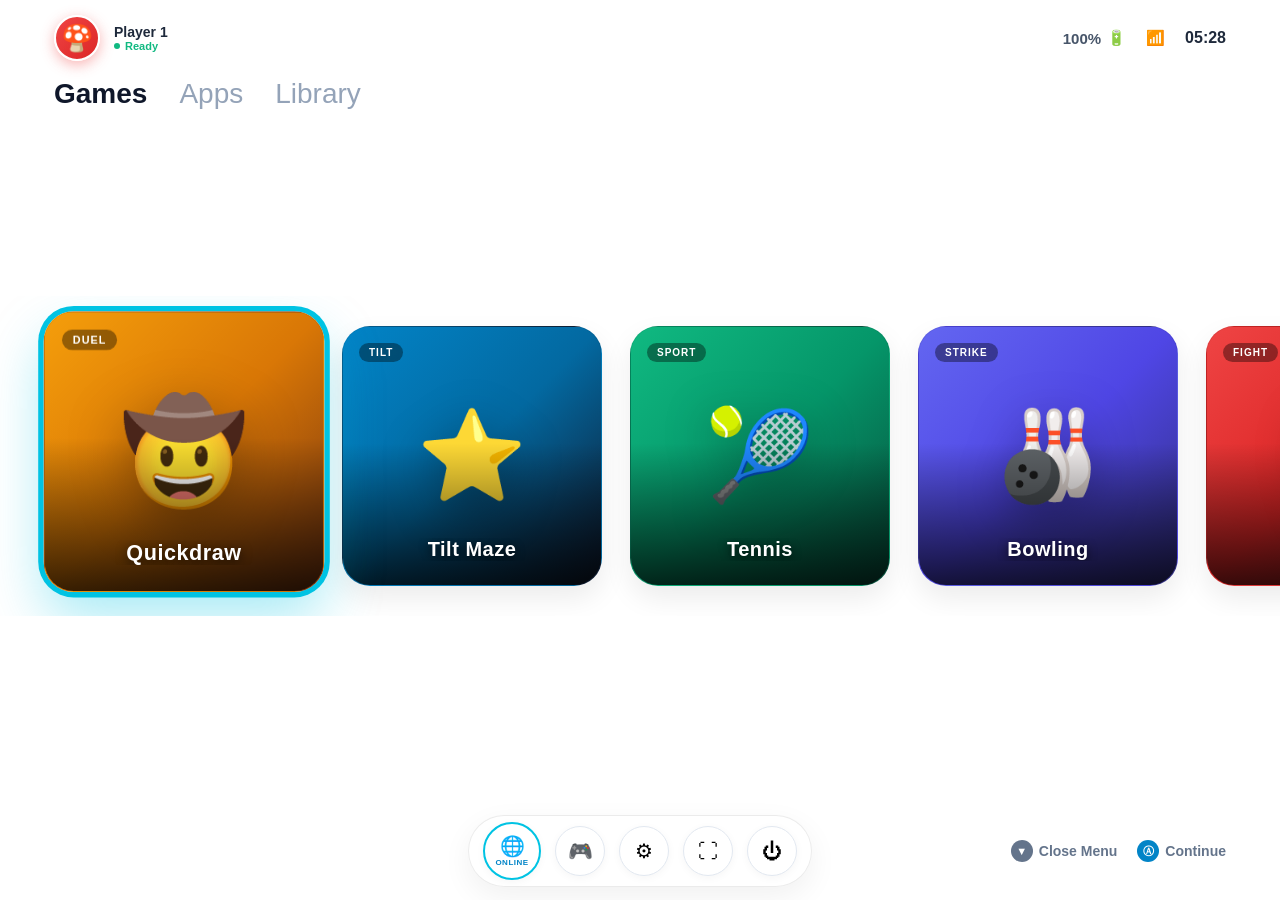
==== commit 2c037aea: "Recreate Game Library web UI with exact Nintendo Switch white sequential horizontal card rail layout" ====
--- a/party_games/index.html
+++ b/party_games/index.html
@@ -296,330 +296,267 @@
     padding: 9px 15px; border-radius: 12px;
   }
 
-  /* ---------------- White Liquid Glass Menu Theme ---------------- */
+  /* ---------------- Nintendo Switch Style White UI ---------------- */
   #menu {
     position: fixed; inset: 0; z-index: 20; pointer-events: auto;
-    overflow-y: auto; overflow-x: hidden;
-    -webkit-overflow-scrolling: touch;
-    background: #f8fafc;
-    color: #0f172a;
-    font-family: -apple-system, BlinkMacSystemFont, "Segoe UI", Roboto, Helvetica, Arial, sans-serif;
-  }
-
-  /* Liquid Ambient Floating Blobs */
-  .liquid-bg {
-    position: fixed; inset: 0; pointer-events: none; z-index: 0; overflow: hidden;
-  }
-  .liquid-blob {
-    position: absolute; border-radius: 50%; filter: blur(90px); opacity: 0.55;
-    animation: floatBlob 18s ease-in-out infinite alternate;
-  }
-  .blob-1 { width: 540px; height: 540px; background: radial-gradient(circle, #bae6fd 0%, #38bdf8 80%); top: -80px; left: -100px; animation-duration: 22s; }
-  .blob-2 { width: 640px; height: 640px; background: radial-gradient(circle, #fde68a 0%, #fbbf24 80%); bottom: -120px; right: -80px; animation-duration: 26s; }
-  .blob-3 { width: 450px; height: 450px; background: radial-gradient(circle, #e9d5ff 0%, #c084fc 80%); top: 35%; right: 25%; animation-duration: 18s; }
-  .blob-4 { width: 490px; height: 490px; background: radial-gradient(circle, #fecdd3 0%, #fb7185 80%); bottom: 15%; left: 15%; animation-duration: 20s; }
-
-  @keyframes floatBlob {
-    0% { transform: translate(0, 0) scale(1); }
-    50% { transform: translate(45px, -35px) scale(1.08); }
-    100% { transform: translate(-35px, 45px) scale(0.94); }
-  }
-
-  #menuInner {
-    position: relative; z-index: 1;
-    min-height: 100%;
-    display: flex; flex-direction: column; align-items: center; justify-content: flex-start;
-    gap: 20px; padding: 24px 24px 44px;
-    max-width: 1320px; margin: 0 auto;
-  }
-
-  /* Top Bar */
-  #topBar {
-    width: 100%; display: flex; align-items: center; justify-content: space-between;
-    gap: 16px; flex-wrap: wrap;
-  }
-  .brandPill {
-    display: flex; align-items: center; gap: 10px;
-    background: rgba(255, 255, 255, 0.75);
-    backdrop-filter: blur(24px) saturate(180%);
-    -webkit-backdrop-filter: blur(24px) saturate(180%);
-    border: 1.5px solid rgba(255, 255, 255, 0.9);
-    padding: 9px 18px; border-radius: 99px;
-    box-shadow: 0 10px 30px rgba(15, 23, 42, 0.05), inset 0 1px 1px #fff;
-    font-size: 15px; font-weight: 800; color: #0f172a; letter-spacing: 0.5px;
-  }
-  .brandPill b { color: #0284c7; }
-  .onlineDot {
-    width: 9px; height: 9px; border-radius: 50%; background: #10b981;
-    box-shadow: 0 0 10px #10b981;
-  }
-
-  #modeLine {
-    font-size: 13px; font-weight: 700; padding: 9px 20px; border-radius: 99px;
-    background: rgba(255, 255, 255, 0.75);
-    backdrop-filter: blur(24px) saturate(180%);
-    -webkit-backdrop-filter: blur(24px) saturate(180%);
-    border: 1.5px solid rgba(255, 255, 255, 0.9);
-    color: #334155;
-    box-shadow: 0 10px 30px rgba(15, 23, 42, 0.05), inset 0 1px 1px #fff;
-  }
-  #modeLine.ready {
-    background: rgba(220, 252, 231, 0.85); border-color: rgba(74, 222, 128, 0.6); color: #15803d;
-  }
-
-  .glassBtn {
-    display: flex; align-items: center; gap: 8px;
-    background: rgba(255, 255, 255, 0.75);
-    backdrop-filter: blur(24px) saturate(180%);
-    -webkit-backdrop-filter: blur(24px) saturate(180%);
-    border: 1.5px solid rgba(255, 255, 255, 0.9);
-    padding: 9px 18px; border-radius: 99px;
-    box-shadow: 0 10px 30px rgba(15, 23, 42, 0.05), inset 0 1px 1px #fff;
-    font-size: 13px; font-weight: 700; color: #0f172a; cursor: pointer;
-    transition: all 0.2s ease;
-  }
-  .glassBtn:hover {
-    background: rgba(255, 255, 255, 0.92);
-    transform: translateY(-2px);
-    box-shadow: 0 14px 34px rgba(15, 23, 42, 0.08);
-  }
-
-  /* Center Featured Hero Game Card */
-  #heroCard {
-    width: 100%; max-width: 900px;
-    background: rgba(255, 255, 255, 0.75);
-    backdrop-filter: blur(32px) saturate(200%);
-    -webkit-backdrop-filter: blur(32px) saturate(200%);
-    border: 1.5px solid rgba(255, 255, 255, 0.95);
-    border-radius: 32px;
-    box-shadow: 0 25px 65px rgba(15, 23, 42, 0.07), 0 2px 6px rgba(15, 23, 42, 0.03), inset 0 1px 2px #fff;
-    padding: 30px 36px 26px;
-    display: flex; flex-direction: column; align-items: center; text-align: center;
-    position: relative; overflow: hidden;
-  }
-  #heroCard::before {
-    content: ""; position: absolute; inset: 0; pointer-events: none;
-    background: linear-gradient(135deg, rgba(255, 255, 255, 0.5) 0%, rgba(255, 255, 255, 0) 60%);
-    border-radius: 32px;
-  }
-
-  .heroHeader {
-    width: 100%; display: flex; align-items: center; justify-content: space-between;
-    margin-bottom: 18px;
-  }
-  .heroBadge {
-    font-size: 12px; font-weight: 800; letter-spacing: 1.2px; text-transform: uppercase;
-    background: rgba(2, 132, 199, 0.1); border: 1px solid rgba(2, 132, 199, 0.25);
-    color: #0284c7; padding: 5px 14px; border-radius: 99px;
-  }
-  .heroTags { display: flex; gap: 8px; }
-  .heroTag {
-    font-size: 11px; font-weight: 700; letter-spacing: 0.8px;
-    background: rgba(241, 245, 249, 0.8); border: 1px solid rgba(203, 213, 225, 0.6);
-    color: #475569; padding: 4px 11px; border-radius: 99px;
-  }
-
-  .heroBody {
-    display: flex; flex-direction: column; align-items: center; gap: 12px;
-    margin-bottom: 24px;
-  }
-  .heroIcon {
-    font-size: clamp(68px, 9vw, 92px); line-height: 1;
-    filter: drop-shadow(0 14px 28px rgba(15, 23, 42, 0.12));
-    animation: floatIcon 3.5s ease-in-out infinite;
+    overflow: hidden;
+    background: #ffffff;
+    color: #1a1a1a;
+    font-family: -apple-system, BlinkMacSystemFont, "Segoe UI", Roboto, "Helvetica Neue", Arial, sans-serif;
+    display: flex; flex-direction: column; justify-content: space-between;
+    padding: 0;
+    user-select: none;
+  }
+
+  /* Top Status Bar */
+  #switchTopBar {
+    width: 100%; height: 76px;
+    display: flex; align-items: center; justify-content: space-between;
+    padding: 0 54px;
+    box-sizing: border-box;
+    flex-shrink: 0;
+  }
+  .userProfile {
+    display: flex; align-items: center; gap: 14px;
     cursor: pointer;
   }
-  @keyframes floatIcon {
-    0%, 100% { transform: translateY(0); }
-    50% { transform: translateY(-8px); }
-  }
-
-  .heroContent h2 {
-    margin: 0 0 6px 0; font-size: clamp(30px, 4vw, 44px); font-weight: 900;
-    color: #0f172a; letter-spacing: 0.5px;
-    text-shadow: 0 2px 10px rgba(0, 0, 0, 0.04);
-  }
-  .heroContent p {
-    margin: 0 auto; font-size: clamp(14px, 1.4vw, 17px); line-height: 1.6;
-    color: #475569; max-width: 600px;
-  }
-
-  /* Hero Controls (Matches Phone App) */
-  .heroActions {
-    width: 100%; max-width: 640px; display: flex; gap: 14px; align-items: stretch;
-    height: 56px;
-  }
-  .heroBtn {
-    border-radius: 18px; font-weight: 800; cursor: pointer; transition: all 0.2s cubic-bezier(0.16, 1, 0.3, 1);
-    display: flex; align-items: center; justify-content: center;
-  }
-  .heroBtn:active { transform: scale(0.97); }
-
-  .heroBtn.secondary {
-    flex: 1;
-    background: rgba(255, 255, 255, 0.85);
-    border: 1.5px solid rgba(203, 213, 225, 0.8);
-    color: #1e293b; font-size: 14px; letter-spacing: 0.5px;
-    box-shadow: 0 4px 14px rgba(15, 23, 42, 0.04);
-  }
-  .heroBtn.secondary:hover {
-    background: #ffffff; border-color: #94a3b8;
-    transform: translateY(-2px);
-    box-shadow: 0 8px 20px rgba(15, 23, 42, 0.08);
-  }
-
-  .heroBtn.primary {
-    flex: 2;
-    background: linear-gradient(135deg, #0284c7 0%, #0ea5e9 50%, #38bdf8 100%);
-    border: none; color: #ffffff; font-size: 17px; letter-spacing: 0.8px;
-    box-shadow: 0 12px 30px rgba(2, 132, 199, 0.35);
-  }
-  .heroBtn.primary:hover {
-    filter: brightness(1.08);
-    transform: translateY(-2px);
-    box-shadow: 0 16px 38px rgba(2, 132, 199, 0.45);
-  }
-
-  /* Horizontal Scrollable Cards Rail Track */
-  #cardsSection {
-    width: 100%; max-width: 1100px;
-    margin-top: 4px;
-  }
-  .cardsSectionHead {
-    display: flex; align-items: center; justify-content: space-between;
-    margin-bottom: 12px; padding: 0 4px;
-  }
-  .sectionTitle {
-    font-size: 13px; font-weight: 800; letter-spacing: 1.2px; text-transform: uppercase;
-    color: #64748b;
-  }
-  .sectionTitle span { color: #0284c7; }
-  .trackArrows { display: flex; gap: 8px; }
-  .arrowBtn {
-    width: 34px; height: 34px; border-radius: 50%;
-    background: rgba(255, 255, 255, 0.85);
-    border: 1.5px solid rgba(255, 255, 255, 0.95);
-    color: #0f172a; font-size: 18px; font-weight: bold;
-    display: flex; align-items: center; justify-content: center;
-    cursor: pointer; box-shadow: 0 4px 12px rgba(15, 23, 42, 0.06);
-    transition: all 0.2s ease;
-  }
-  .arrowBtn:hover {
-    background: #ffffff; transform: translateY(-2px);
-    box-shadow: 0 8px 18px rgba(15, 23, 42, 0.1);
-  }
-
-  #cardsTrackWrap {
-    width: 100%; position: relative;
-    border-radius: 26px;
-    background: rgba(255, 255, 255, 0.45);
-    backdrop-filter: blur(20px);
-    -webkit-backdrop-filter: blur(20px);
-    border: 1.5px solid rgba(255, 255, 255, 0.85);
-    padding: 14px 12px;
-    box-shadow: 0 15px 40px rgba(15, 23, 42, 0.04), inset 0 1px 1px #fff;
+  .userAvatar {
+    width: 46px; height: 46px; border-radius: 50%;
+    background: linear-gradient(135deg, #ef4444, #dc2626);
+    border: 2.5px solid #ffffff;
+    box-shadow: 0 4px 14px rgba(239, 68, 68, 0.4);
+    display: grid; place-items: center; font-size: 26px;
+  }
+  .userMeta { display: flex; flex-direction: column; }
+  .userName { font-size: 14px; font-weight: 800; color: #1e293b; }
+  .playerStatusPill {
+    font-size: 11px; font-weight: 700; color: #10b981;
+    display: flex; align-items: center; gap: 5px;
+  }
+  .playerStatusPill::before {
+    content: ""; display: inline-block; width: 6px; height: 6px; border-radius: 50%; background: #10b981;
+  }
+
+  .systemStatus {
+    display: flex; align-items: center; gap: 20px;
+    font-size: 15px; font-weight: 600; color: #475569;
+  }
+  .statusItem { display: flex; align-items: center; gap: 6px; }
+  #liveClock { font-weight: 700; font-size: 16px; color: #1e293b; }
+
+  /* Navigation Tabs */
+  #switchTabs {
+    width: 100%; padding: 0 54px;
+    display: flex; align-items: center; gap: 32px;
+    flex-shrink: 0; margin-top: 2px;
+  }
+  .switchTab {
+    background: none; border: none; padding: 0; margin: 0;
+    font-size: 28px; font-weight: 500; color: #94a3b8;
+    cursor: pointer; transition: color 0.2s ease, font-weight 0.2s ease;
+  }
+  .switchTab.active {
+    font-weight: 800; color: #0f172a;
+    position: relative;
+  }
+  .switchTab:hover { color: #475569; }
+
+  /* Main Sequential Games Shelf (The Central Focus) */
+  #switchShelf {
+    flex: 1; width: 100%;
+    display: flex; align-items: center;
+    overflow: hidden; position: relative;
   }
 
   #cards {
-    display: flex; gap: 14px;
+    width: 100%; display: flex; gap: 28px;
     overflow-x: auto; overflow-y: hidden;
     scroll-snap-type: x mandatory;
     scroll-behavior: smooth;
-    padding: 6px 12px;
+    padding: 30px 54px;
     -webkit-overflow-scrolling: touch;
-  }
-  #cards::-webkit-scrollbar { height: 6px; }
-  #cards::-webkit-scrollbar-track { background: rgba(0, 0, 0, 0.03); border-radius: 99px; }
-  #cards::-webkit-scrollbar-thumb { background: rgba(0, 0, 0, 0.12); border-radius: 99px; }
-  #cards::-webkit-scrollbar-thumb:hover { background: rgba(0, 0, 0, 0.22); }
-
+    align-items: center;
+  }
+  #cards::-webkit-scrollbar { display: none; }
+  #cards { -ms-overflow-style: none; scrollbar-width: none; }
+
+  /* Game Cover Cards (Switch Style) */
   .card {
-    min-width: 140px; width: 140px; height: 124px; flex-shrink: 0;
+    width: 260px; min-width: 260px; height: 260px;
+    border-radius: 28px;
     scroll-snap-align: center;
-    background: rgba(255, 255, 255, 0.75);
-    backdrop-filter: blur(20px) saturate(180%);
-    -webkit-backdrop-filter: blur(20px) saturate(180%);
-    border: 1.5px solid rgba(255, 255, 255, 0.9);
-    border-radius: 22px; cursor: pointer;
+    position: relative; overflow: hidden;
+    cursor: pointer;
+    box-shadow: 0 12px 28px rgba(0, 0, 0, 0.08);
+    border: 1px solid rgba(0, 0, 0, 0.06);
+    display: flex; flex-direction: column; align-items: center; justify-content: flex-end;
+    padding: 24px 20px;
+    box-sizing: border-box;
+    transition: transform 0.24s cubic-bezier(0.16, 1, 0.3, 1), box-shadow 0.24s cubic-bezier(0.16, 1, 0.3, 1);
+  }
+  .card:hover {
+    transform: translateY(-4px) scale(1.02);
+    box-shadow: 0 16px 36px rgba(0, 0, 0, 0.12);
+  }
+  .card.sel {
+    transform: scale(1.08) translateY(-4px);
+    box-shadow: 0 0 0 5px #00c3e3, 0 24px 52px rgba(0, 195, 227, 0.35);
+    z-index: 5;
+  }
+
+  .cardArtwork {
+    position: absolute; inset: 0; z-index: 1;
     display: flex; flex-direction: column; align-items: center; justify-content: center;
-    gap: 8px; padding: 12px 10px;
-    box-shadow: 0 8px 24px rgba(15, 23, 42, 0.04), inset 0 1px 1px #fff;
-    transition: all 0.25s cubic-bezier(0.16, 1, 0.3, 1);
-  }
-  .card:hover {
-    background: rgba(255, 255, 255, 0.92);
-    transform: translateY(-4px);
-    box-shadow: 0 14px 30px rgba(15, 23, 42, 0.08);
+  }
+  .cardBadgeTag {
+    position: absolute; top: 16px; left: 16px; z-index: 3;
+    font-size: 10px; font-weight: 900; letter-spacing: 1px; text-transform: uppercase;
+    background: rgba(0, 0, 0, 0.38); backdrop-filter: blur(8px);
+    color: #ffffff; padding: 4px 10px; border-radius: 99px;
   }
   .card .ico {
-    font-size: 38px; line-height: 1;
-    filter: drop-shadow(0 6px 12px rgba(15, 23, 42, 0.1));
-    transition: transform 0.2s ease;
+    font-size: 88px; line-height: 1;
+    filter: drop-shadow(0 12px 24px rgba(0, 0, 0, 0.3));
+    transition: transform 0.22s ease;
+    z-index: 2;
+  }
+  .card.sel .ico {
+    transform: scale(1.08);
+  }
+
+  .cardGrad {
+    position: absolute; inset: 0; z-index: 2;
+    background: linear-gradient(180deg, rgba(0,0,0,0) 45%, rgba(0,0,0,0.74) 100%);
+  }
+
+  .cardInfo {
+    position: relative; z-index: 3; width: 100%; text-align: center;
   }
   .card .nm {
-    font-size: 13px; font-weight: 800; color: #1e293b; letter-spacing: 0.2px;
-    text-align: center; white-space: nowrap; overflow: hidden; text-overflow: ellipsis; max-width: 120px;
+    font-size: 20px; font-weight: 900; color: #ffffff; letter-spacing: 0.5px;
+    text-shadow: 0 2px 10px rgba(0, 0, 0, 0.7);
+    white-space: nowrap; overflow: hidden; text-overflow: ellipsis;
   }
   .card .ds { display: none; }
 
-  .card.sel {
-    background: rgba(255, 255, 255, 0.98);
-    border: 2px solid #0284c7;
-    box-shadow: 0 16px 36px rgba(2, 132, 199, 0.22), 0 0 0 3px rgba(2, 132, 199, 0.15);
-    transform: translateY(-6px) scale(1.05);
-  }
-  .card.sel .nm { color: #0284c7; }
-  .card.sel .ico { transform: scale(1.1); }
-
-  /* Liquid Glass QR Join Card */
+  /* Bottom Floating Switch Action Dock */
+  #switchBottomBar {
+    width: 100%; height: 98px;
+    display: flex; align-items: center; justify-content: space-between;
+    padding: 0 54px;
+    box-sizing: border-box;
+    flex-shrink: 0;
+    position: relative;
+  }
+
+  #switchDock {
+    position: absolute; left: 50%; transform: translateX(-50%);
+    background: rgba(255, 255, 255, 0.94);
+    backdrop-filter: blur(24px);
+    -webkit-backdrop-filter: blur(24px);
+    border: 1.5px solid rgba(0, 0, 0, 0.08);
+    box-shadow: 0 10px 30px rgba(0, 0, 0, 0.06);
+    border-radius: 99px; padding: 6px 14px;
+    display: flex; align-items: center; gap: 14px;
+  }
+
+  .dockBtn {
+    width: 50px; height: 50px; border-radius: 50%;
+    background: #ffffff; border: 1.5px solid #e2e8f0;
+    display: flex; flex-direction: column; align-items: center; justify-content: center;
+    cursor: pointer; box-shadow: 0 2px 8px rgba(0, 0, 0, 0.04);
+    transition: all 0.2s ease;
+  }
+  .dockBtn:hover {
+    transform: translateY(-2px);
+    box-shadow: 0 6px 16px rgba(0, 0, 0, 0.08);
+    border-color: #00c3e3;
+  }
+  .dockIco { font-size: 20px; line-height: 1; }
+  .dockBtn.onlineBtn {
+    width: 58px; height: 58px;
+    background: #ffffff; border: 2.5px solid #00c3e3;
+  }
+  .onlineIco {
+    font-size: 20px; font-weight: 900; color: #e11d48;
+  }
+  .dockLabel { font-size: 8px; font-weight: 900; color: #0284c7; letter-spacing: 0.5px; margin-top: 2px; }
+
+  #switchHints {
+    margin-left: auto; display: flex; align-items: center; gap: 20px;
+    font-size: 14px; font-weight: 600; color: #64748b;
+  }
+  .hintItem { display: flex; align-items: center; gap: 6px; }
+  .glyphBtn {
+    display: inline-flex; align-items: center; justify-content: center;
+    width: 22px; height: 22px; border-radius: 50%;
+    background: #64748b; color: #ffffff; font-size: 11px; font-weight: 900;
+  }
+  .glyphBtn.primary {
+    background: #0284c7;
+  }
+
+  /* Connect Phone / QR Modal Popup */
+  #joinModal {
+    position: fixed; inset: 0; z-index: 100;
+    background: rgba(15, 23, 42, 0.45);
+    backdrop-filter: blur(16px);
+    -webkit-backdrop-filter: blur(16px);
+    display: flex; align-items: center; justify-content: center;
+    padding: 20px;
+    transition: opacity 0.2s ease;
+  }
+  #joinModal.hidden {
+    opacity: 0; pointer-events: none;
+  }
+  .joinModalCard {
+    background: #ffffff;
+    border-radius: 28px;
+    box-shadow: 0 25px 60px rgba(0, 0, 0, 0.2);
+    width: 100%; max-width: 540px;
+    padding: 30px; box-sizing: border-box;
+    display: flex; flex-direction: column; gap: 20px;
+  }
+  .modalHeader {
+    display: flex; align-items: center; justify-content: space-between;
+  }
+  .modalHeader h3 {
+    margin: 0; font-size: 22px; font-weight: 800; color: #0f172a;
+  }
+  .closeBtn {
+    background: #f1f5f9; border: none; width: 34px; height: 34px; border-radius: 50%;
+    font-size: 16px; font-weight: bold; color: #64748b; cursor: pointer;
+  }
+  .closeBtn:hover { background: #e2e8f0; color: #0f172a; }
+
   #join {
-    width: 100%; max-width: 820px;
-    background: rgba(255, 255, 255, 0.72);
-    backdrop-filter: blur(28px) saturate(190%);
-    -webkit-backdrop-filter: blur(28px) saturate(190%);
-    border: 1.5px solid rgba(255, 255, 255, 0.9);
-    border-radius: 26px; padding: 18px 26px;
-    box-shadow: 0 15px 40px rgba(15, 23, 42, 0.05), inset 0 1px 1px #fff;
-    display: flex; align-items: center; justify-content: space-between; gap: 24px;
-    flex-wrap: wrap; margin-top: 6px;
+    display: flex; align-items: center; gap: 24px;
   }
   #qrBox {
-    display: none; align-items: center; gap: 14px;
-    padding-right: 20px; border-right: 1.5px solid rgba(203, 213, 225, 0.6);
+    display: none; flex-direction: column; align-items: center; gap: 8px;
   }
   #qrBox.on { display: flex; }
   #qrBox canvas {
     display: block; border-radius: 12px; background: #fff;
-    padding: 6px; box-shadow: 0 6px 18px rgba(15, 23, 42, 0.08);
-    image-rendering: pixelated; width: 88px; height: 88px;
+    padding: 8px; box-shadow: 0 4px 14px rgba(0, 0, 0, 0.08);
+    width: 130px; height: 130px;
   }
   #qrBox .lbl {
-    font-size: 11px; font-weight: 800; letter-spacing: 1.2px; text-transform: uppercase;
-    color: #64748b; line-height: 1.4;
-  }
-
-  .joinDetails { flex: 1; min-width: 260px; display: flex; flex-direction: column; gap: 8px; }
-  .joinRow { display: flex; align-items: center; gap: 10px; flex-wrap: wrap; }
-  .joinLbl { font-size: 13px; font-weight: 700; color: #64748b; }
+    font-size: 11px; font-weight: 800; color: #64748b; text-transform: uppercase;
+  }
+  .joinDetails { flex: 1; display: flex; flex-direction: column; gap: 12px; }
+  .joinRow { display: flex; flex-direction: column; gap: 4px; }
+  .joinLbl { font-size: 12px; font-weight: 700; color: #64748b; text-transform: uppercase; }
   #joinUrl {
-    font-size: 20px; font-weight: 800; color: #0284c7;
-    font-family: "Cascadia Mono", Consolas, monospace; letter-spacing: 0.5px;
-    word-break: break-all;
-  }
-  #joinList { font-size: 13px; font-weight: 700; color: #334155; }
-
+    font-size: 18px; font-weight: 800; color: #0284c7;
+    font-family: "Cascadia Mono", Consolas, monospace; word-break: break-all;
+  }
+  #joinList { font-size: 14px; font-weight: 700; color: #1e293b; }
   .pill {
     display: inline-block; padding: 4px 12px; border-radius: 99px;
     background: #10b981; color: #ffffff; font-weight: 800; font-size: 12px; margin-left: 6px;
-    box-shadow: 0 4px 10px rgba(16, 185, 129, 0.25);
-  }
-  .pill.off { background: rgba(148, 163, 184, 0.2); color: #64748b; box-shadow: none; }
-
-  #menuHint {
-    font-size: 13px; color: #64748b; font-weight: 600; text-align: center;
-    background: rgba(255, 255, 255, 0.6); padding: 8px 20px; border-radius: 99px;
-    border: 1px solid rgba(255, 255, 255, 0.8);
-  }
+  }
+  .pill.off { background: rgba(148, 163, 184, 0.2); color: #64748b; }
 </style>
 </head>
 <body>
@@ -637,204 +574,297 @@
 </div>
 
 <div id="menu">
-  <!-- Dynamic ambient liquid background blobs -->
-  <div class="liquid-bg">
-    <div class="liquid-blob blob-1"></div>
-    <div class="liquid-blob blob-2"></div>
-    <div class="liquid-blob blob-3"></div>
-    <div class="liquid-blob blob-4"></div>
+  <!-- Top Switch Status Bar -->
+  <header id="switchTopBar">
+    <div class="userProfile" id="userProfileBtn" title="Player Profile &amp; QR Connect">
+      <div class="userAvatar">
+        <span class="avatarEmoji">🍄</span>
+      </div>
+      <div class="userMeta">
+        <span class="userName">Player 1</span>
+        <span id="playerBadgePill" class="playerStatusPill">Ready</span>
+      </div>
+    </div>
+
+    <div class="systemStatus">
+      <div class="statusItem"><span class="batteryText">100%</span> <span class="statusIcon">🔋</span></div>
+      <div class="statusItem"><span class="statusIcon">📶</span></div>
+      <div class="statusItem" id="liveClock">12:00</div>
+    </div>
+  </header>
+
+  <!-- Category Nav Tabs -->
+  <div id="switchTabs">
+    <button class="switchTab active">Games</button>
+    <button class="switchTab">Apps</button>
+    <button class="switchTab">Library</button>
   </div>
 
-  <div id="menuInner">
-    <!-- Top Header Glass Strip -->
-    <header id="topBar">
-      <div class="brandPill">
-        <span class="brandIcon">🎮</span>
-        <span class="brandText">QUICKDRAW <b>CONSOLE</b></span>
-        <span class="onlineDot"></span>
-      </div>
-
-      <div id="modeLine">1 Controller Connected</div>
-
-      <button id="btnJoinToggle" class="glassBtn" title="Toggle QR Code &amp; Connect Info">
-        <span>📱</span>
-        <span>CONNECT PHONE</span>
+  <!-- The Horizontal Sequential Game List (The main Switch UI!) -->
+  <div id="switchShelf">
+    <div id="cards">
+      <div class="card sel" data-game="quickdraw" style="background: linear-gradient(135deg, #f59e0b 0%, #d97706 50%, #78350f 100%);">
+        <span class="cardBadgeTag">DUEL</span>
+        <div class="cardArtwork"><div class="ico">&#129312;</div></div>
+        <div class="cardGrad"></div>
+        <div class="cardInfo">
+          <div class="nm">Quickdraw</div>
+          <div class="ds">Wild West Outlaw Duel! Holster phone, listen, and draw on target word.</div>
+        </div>
+      </div>
+
+      <div class="card" data-game="tilt_maze" style="background: linear-gradient(135deg, #0284c7 0%, #0369a1 50%, #0f172a 100%);">
+        <span class="cardBadgeTag">TILT</span>
+        <div class="cardArtwork"><div class="ico">&#11088;</div></div>
+        <div class="cardGrad"></div>
+        <div class="cardInfo">
+          <div class="nm">Tilt Maze</div>
+          <div class="ds">Roll ball by tilting phone, shake or tap JUMP over hazard pits, collect stars!</div>
+        </div>
+      </div>
+
+      <div class="card" data-game="tennis" style="background: linear-gradient(135deg, #10b981 0%, #059669 50%, #064e3b 100%);">
+        <span class="cardBadgeTag">SPORT</span>
+        <div class="cardArtwork"><div class="ico">&#127934;</div></div>
+        <div class="cardGrad"></div>
+        <div class="cardInfo">
+          <div class="nm">Tennis</div>
+          <div class="ds">Swing to hit. Tilt as you swing to place the ball.</div>
+        </div>
+      </div>
+
+      <div class="card" data-game="bowling" style="background: linear-gradient(135deg, #6366f1 0%, #4f46e5 50%, #312e81 100%);">
+        <span class="cardBadgeTag">STRIKE</span>
+        <div class="cardArtwork"><div class="ico">&#127923;</div></div>
+        <div class="cardGrad"></div>
+        <div class="cardInfo">
+          <div class="nm">Bowling</div>
+          <div class="ds">Tilt to aim, hold, swing down, release to bowl.</div>
+        </div>
+      </div>
+
+      <div class="card" data-game="boxing" style="background: linear-gradient(135deg, #ef4444 0%, #dc2626 50%, #7f1d1d 100%);">
+        <span class="cardBadgeTag">FIGHT</span>
+        <div class="cardArtwork"><div class="ico">&#129354;</div></div>
+        <div class="cardGrad"></div>
+        <div class="cardInfo">
+          <div class="nm">Boxing</div>
+          <div class="ds">Punch forward, hold to guard, tilt hard to dodge.</div>
+        </div>
+      </div>
+
+      <div class="card" data-game="chess" style="background: linear-gradient(135deg, #334155 0%, #1e293b 50%, #0f172a 100%);">
+        <span class="cardBadgeTag">TACTIC</span>
+        <div class="cardArtwork"><div class="ico">&#9819;</div></div>
+        <div class="cardGrad"></div>
+        <div class="cardInfo">
+          <div class="nm">Chess</div>
+          <div class="ds">Tilt to the piece, press to pick up, press to move.</div>
+        </div>
+      </div>
+
+      <div class="card" data-game="basketball" style="background: linear-gradient(135deg, #ea580c 0%, #c2410c 50%, #7c2d12 100%);">
+        <span class="cardBadgeTag">HOOPS</span>
+        <div class="cardArtwork"><div class="ico">&#127936;</div></div>
+        <div class="cardGrad"></div>
+        <div class="cardInfo">
+          <div class="nm">Basketball</div>
+          <div class="ds">Tilt to aim, swing up to shoot. Beat the clock.</div>
+        </div>
+      </div>
+
+      <div class="card" data-game="darts" style="background: linear-gradient(135deg, #0d9488 0%, #0f766e 50%, #134e4a 100%);">
+        <span class="cardBadgeTag">TARGET</span>
+        <div class="cardArtwork"><div class="ico">&#127919;</div></div>
+        <div class="cardGrad"></div>
+        <div class="cardInfo">
+          <div class="nm">Darts</div>
+          <div class="ds">501 down to zero. Tilt to aim, throw forward.</div>
+        </div>
+      </div>
+
+      <div class="card" data-game="cuppong" style="background: linear-gradient(135deg, #f43f5e 0%, #e11d48 50%, #881337 100%);">
+        <span class="cardBadgeTag">PARTY</span>
+        <div class="cardArtwork"><div class="ico">&#129380;</div></div>
+        <div class="cardGrad"></div>
+        <div class="cardInfo">
+          <div class="nm">Cup Pong</div>
+          <div class="ds">Sink all ten cups. Bounce shots count.</div>
+        </div>
+      </div>
+
+      <div class="card" data-game="quiz" style="background: linear-gradient(135deg, #8b5cf6 0%, #7c3aed 50%, #4c1d95 100%);">
+        <span class="cardBadgeTag">TRIVIA</span>
+        <div class="cardArtwork"><div class="ico">&#129504;</div></div>
+        <div class="cardGrad"></div>
+        <div class="cardInfo">
+          <div class="nm">Quiz</div>
+          <div class="ds">General knowledge. Up to 4 phones, answer with A-D.</div>
+        </div>
+      </div>
+
+      <div class="card" data-game="lightcycles" style="background: linear-gradient(135deg, #06b6d4 0%, #0891b2 50%, #164e63 100%);">
+        <span class="cardBadgeTag">CYBER</span>
+        <div class="cardArtwork"><div class="ico">&#127950;</div></div>
+        <div class="cardGrad"></div>
+        <div class="cardInfo">
+          <div class="nm">Light Cycles</div>
+          <div class="ds">Up to 4 riders. Tilt to turn, last one riding wins.</div>
+        </div>
+      </div>
+
+      <div class="card" data-game="airhockey" style="background: linear-gradient(135deg, #38bdf8 0%, #0284c7 50%, #075985 100%);">
+        <span class="cardBadgeTag">PUCK</span>
+        <div class="cardArtwork"><div class="ico">&#127954;</div></div>
+        <div class="cardGrad"></div>
+        <div class="cardInfo">
+          <div class="nm">Air Hockey</div>
+          <div class="ds">Tilt to slide your mallet. First to seven.</div>
+        </div>
+      </div>
+
+      <div class="card" data-game="baseball" style="background: linear-gradient(135deg, #84cc16 0%, #65a30d 50%, #365314 100%);">
+        <span class="cardBadgeTag">BATTER</span>
+        <div class="cardArtwork"><div class="ico">&#9918;</div></div>
+        <div class="cardGrad"></div>
+        <div class="cardInfo">
+          <div class="nm">Baseball</div>
+          <div class="ds">Swing as the pitch reaches the plate. Three innings.</div>
+        </div>
+      </div>
+
+      <div class="card" data-game="golf" style="background: linear-gradient(135deg, #22c55e 0%, #16a34a 50%, #14532d 100%);">
+        <span class="cardBadgeTag">GREEN</span>
+        <div class="cardArtwork"><div class="ico">&#9971;</div></div>
+        <div class="cardGrad"></div>
+        <div class="cardInfo">
+          <div class="nm">Mini Golf</div>
+          <div class="ds">Nine holes. Tilt to aim the line, swing to putt.</div>
+        </div>
+      </div>
+
+      <div class="card" data-game="billiards" style="background: linear-gradient(135deg, #15803d 0%, #166534 50%, #14532d 100%);">
+        <span class="cardBadgeTag">POOL</span>
+        <div class="cardArtwork"><div class="ico">&#127913;</div></div>
+        <div class="cardGrad"></div>
+        <div class="cardInfo">
+          <div class="nm">Billiards</div>
+          <div class="ds">Tilt to swing the cue, swing to strike. Pot to continue.</div>
+        </div>
+      </div>
+
+      <div class="card" data-game="tanks" style="background: linear-gradient(135deg, #78716c 0%, #57534e 50%, #292524 100%);">
+        <span class="cardBadgeTag">CANNON</span>
+        <div class="cardArtwork"><div class="ico">&#128658;</div></div>
+        <div class="cardGrad"></div>
+        <div class="cardInfo">
+          <div class="nm">Tank Duel</div>
+          <div class="ds">Set the angle, hold to charge, let go to fire.</div>
+        </div>
+      </div>
+
+      <div class="card" data-game="dame" style="background: linear-gradient(135deg, #475569 0%, #334155 50%, #1e293b 100%);">
+        <span class="cardBadgeTag">BOARD</span>
+        <div class="cardArtwork"><div class="ico">&#9899;</div></div>
+        <div class="cardGrad"></div>
+        <div class="cardInfo">
+          <div class="nm">Dame</div>
+          <div class="ds">Draughts. Jumps are compulsory, kings fly.</div>
+        </div>
+      </div>
+
+      <div class="card" data-game="battleships" style="background: linear-gradient(135deg, #1e40af 0%, #1d4ed8 50%, #1e3a8a 100%);">
+        <span class="cardBadgeTag">FLEET</span>
+        <div class="cardArtwork"><div class="ico">&#128674;</div></div>
+        <div class="cardGrad"></div>
+        <div class="cardInfo">
+          <div class="nm">Battleships</div>
+          <div class="ds">Tilt to aim over the grid, press to fire. Hits fire again.</div>
+        </div>
+      </div>
+
+      <div class="card" data-game="connect4" style="background: linear-gradient(135deg, #f59e0b 0%, #d97706 50%, #b45309 100%);">
+        <span class="cardBadgeTag">DISCS</span>
+        <div class="cardArtwork"><div class="ico">&#128308;</div></div>
+        <div class="cardGrad"></div>
+        <div class="cardInfo">
+          <div class="nm">Four in a Row</div>
+          <div class="ds">Tilt to pick a column, press to drop your disc.</div>
+        </div>
+      </div>
+
+      <div class="card" data-game="ducks" style="background: linear-gradient(135deg, #eab308 0%, #ca8a04 50%, #713f12 100%);">
+        <span class="cardBadgeTag">ARCADE</span>
+        <div class="cardArtwork"><div class="ico">&#129414;</div></div>
+        <div class="cardGrad"></div>
+        <div class="cardInfo">
+          <div class="nm">Duck Shooting</div>
+          <div class="ds">Point the phone like a gun. Press to fire.</div>
+        </div>
+      </div>
+
+      <div class="card" data-game="racing" style="background: linear-gradient(135deg, #dc2626 0%, #b91c1c 50%, #450a0a 100%);">
+        <span class="cardBadgeTag">SPEED</span>
+        <div class="cardArtwork"><div class="ico">&#127937;</div></div>
+        <div class="cardGrad"></div>
+        <div class="cardInfo">
+          <div class="nm">Racing</div>
+          <div class="ds">Phone sideways as a wheel. Gas right, brake left.</div>
+        </div>
+      </div>
+    </div>
+  </div>
+
+  <!-- Bottom Floating Switch Action Dock -->
+  <footer id="switchBottomBar">
+    <div id="switchDock">
+      <button class="dockBtn onlineBtn" id="btnDockConnect" title="Controller Connection &amp; QR">
+        <span class="dockIco onlineIco">&#127760;</span>
+        <span class="dockLabel">ONLINE</span>
       </button>
-    </header>
-
-    <!-- Center Hero Card (Matches Phone Application's Center Card) -->
-    <div id="heroCard">
-      <div class="heroHeader">
-        <div id="heroBadge" class="heroBadge">GAME 1 OF 21</div>
-        <div class="heroTags">
-          <span class="heroTag">1-2 PLAYERS</span>
-          <span class="heroTag">MOTION CONTROLLER</span>
-        </div>
-      </div>
-
-      <div class="heroBody">
-        <div id="heroIcon" class="heroIcon" title="Click to Launch">🤠</div>
-        <div class="heroContent">
-          <h2 id="heroTitle">QUICKDRAW</h2>
-          <p id="heroDesc">Wild West Outlaw Duel! Holster phone, listen, and draw on target word.</p>
-        </div>
-      </div>
-
-      <!-- Hero Controls (Matches Phone App) -->
-      <div class="heroActions">
-        <button id="btnHeroPrev" class="heroBtn secondary" title="Previous Game (◀)">
-          <span>◀ PREV</span>
-        </button>
-        <button id="btnHeroLaunch" class="heroBtn primary" title="Launch Game (Space / Enter)">
-          <span>▶ LAUNCH GAME</span>
-        </button>
-        <button id="btnHeroNext" class="heroBtn secondary" title="Next Game (▶)">
-          <span>NEXT ▶</span>
-        </button>
-      </div>
+      <button class="dockBtn" id="btnDockControllers" title="Controllers Status">
+        <span class="dockIco">&#127918;</span>
+      </button>
+      <button class="dockBtn" id="btnDockSettings" title="Quick Settings">
+        <span class="dockIco">&#9881;</span>
+      </button>
+      <button class="dockBtn" id="btnDockFullscreen" title="Toggle Fullscreen">
+        <span class="dockIco">&#x26F6;</span>
+      </button>
+      <button class="dockBtn" id="btnDockPower" title="Reload / Reconnect">
+        <span class="dockIco">&#x23FB;</span>
+      </button>
     </div>
 
-    <!-- Scrollable Horizontal Cards Rail Section -->
-    <div id="cardsSection">
-      <div class="cardsSectionHead">
-        <div class="sectionTitle">CONSOLE LIBRARY <span>(21 GAMES)</span></div>
-        <div class="trackArrows">
-          <button id="btnTrackLeft" class="arrowBtn" title="Scroll Left">‹</button>
-          <button id="btnTrackRight" class="arrowBtn" title="Scroll Right">›</button>
-        </div>
-      </div>
-
-      <div id="cardsTrackWrap">
-        <div id="cards">
-    <div class="card sel" data-game="quickdraw">
-      <div class="ico">&#129312;</div>
-      <div class="nm">Quickdraw</div>
-      <div class="ds">Wild West Outlaw Duel! Holster phone, listen, and draw on target word.</div>
+    <div id="switchHints">
+      <span class="hintItem"><span class="glyphBtn">&#9660;</span> Close Menu</span>
+      <span class="hintItem"><span class="glyphBtn primary">&#x24B6;</span> Continue</span>
     </div>
-    <div class="card" data-game="tilt_maze">
-      <div class="ico">&#11088;</div>
-      <div class="nm">Tilt Maze</div>
-      <div class="ds">Roll ball by tilting phone, shake or tap JUMP over hazard pits, collect stars!</div>
-    </div>
-    <div class="card" data-game="tennis">
-      <div class="ico">&#127934;</div>
-      <div class="nm">Tennis</div>
-      <div class="ds">Swing to hit. Tilt as you swing to place the ball.</div>
-    </div>
-    <div class="card" data-game="bowling">
-      <div class="ico">&#127923;</div>
-      <div class="nm">Bowling</div>
-      <div class="ds">Tilt to aim, hold, swing down, release to bowl.</div>
-    </div>
-    <div class="card" data-game="boxing">
-      <div class="ico">&#129354;</div>
-      <div class="nm">Boxing</div>
-      <div class="ds">Punch forward, hold to guard, tilt hard to dodge.</div>
-    </div>
-    <div class="card" data-game="chess">
-      <div class="ico">&#9819;</div>
-      <div class="nm">Chess</div>
-      <div class="ds">Tilt to the piece, press to pick up, press to move.</div>
-    </div>
-    <div class="card" data-game="basketball">
-      <div class="ico">&#127936;</div>
-      <div class="nm">Basketball</div>
-      <div class="ds">Tilt to aim, swing up to shoot. Beat the clock.</div>
-    </div>
-    <div class="card" data-game="darts">
-      <div class="ico">&#127919;</div>
-      <div class="nm">Darts</div>
-      <div class="ds">501 down to zero. Tilt to aim, throw forward.</div>
-    </div>
-    <div class="card" data-game="cuppong">
-      <div class="ico">&#129380;</div>
-      <div class="nm">Cup Pong</div>
-      <div class="ds">Sink all ten cups. Bounce shots count.</div>
-    </div>
-    <div class="card" data-game="quiz">
-      <div class="ico">&#129504;</div>
-      <div class="nm">Quiz</div>
-      <div class="ds">General knowledge. Up to 4 phones, answer with A-D.</div>
-    </div>
-    <div class="card" data-game="lightcycles">
-      <div class="ico">&#127950;</div>
-      <div class="nm">Light Cycles</div>
-      <div class="ds">Up to 4 riders. Tilt to turn, last one riding wins.</div>
-    </div>
-    <div class="card" data-game="airhockey">
-      <div class="ico">&#127954;</div>
-      <div class="nm">Air Hockey</div>
-      <div class="ds">Tilt to slide your mallet. First to seven.</div>
-    </div>
-    <div class="card" data-game="baseball">
-      <div class="ico">&#9918;</div>
-      <div class="nm">Baseball</div>
-      <div class="ds">Swing as the pitch reaches the plate. Three innings.</div>
-    </div>
-    <div class="card" data-game="golf">
-      <div class="ico">&#9971;</div>
-      <div class="nm">Mini Golf</div>
-      <div class="ds">Nine holes. Tilt to aim the line, swing to putt.</div>
-    </div>
-    <div class="card" data-game="billiards">
-      <div class="ico">&#127913;</div>
-      <div class="nm">Billiards</div>
-      <div class="ds">Tilt to swing the cue, swing to strike. Pot to continue.</div>
-    </div>
-    <div class="card" data-game="tanks">
-      <div class="ico">&#128658;</div>
-      <div class="nm">Tank Duel</div>
-      <div class="ds">Set the angle, hold to charge, let go to fire.</div>
-    </div>
-    <div class="card" data-game="dame">
-      <div class="ico">&#9899;</div>
-      <div class="nm">Dame</div>
-      <div class="ds">Draughts. Jumps are compulsory, kings fly.</div>
-    </div>
-    <div class="card" data-game="battleships">
-      <div class="ico">&#128674;</div>
-      <div class="nm">Battleships</div>
-      <div class="ds">Tilt to aim over the grid, press to fire. Hits fire again.</div>
-    </div>
-    <div class="card" data-game="connect4">
-      <div class="ico">&#128308;</div>
-      <div class="nm">Four in a Row</div>
-      <div class="ds">Tilt to pick a column, press to drop your disc.</div>
-    </div>
-    <div class="card" data-game="ducks">
-      <div class="ico">&#129414;</div>
-      <div class="nm">Duck Shooting</div>
-      <div class="ds">Point the phone like a gun. Press to fire.</div>
-    </div>
-    <div class="card" data-game="racing">
-      <div class="ico">&#127937;</div>
-      <div class="nm">Racing</div>
-      <div class="ds">Phone sideways as a wheel. Gas right, brake left.</div>
-    </div>
-        </div>
-      </div>
-    </div>
-
-    <!-- Liquid Glass Mobile Connect & QR Drawer -->
-    <div id="join">
-      <div id="qrBox">
-        <canvas id="qr"></canvas>
-        <div class="lbl">SCAN TO JOIN</div>
-      </div>
-      <div class="joinDetails">
-        <div class="joinRow">
-          <span class="joinLbl">Controller URL:</span>
-          <span id="joinUrl">&hellip;</span>
-        </div>
-        <div class="joinRow">
-          <span class="joinLbl">Connected Controllers:</span>
-          <span id="joinList">none yet</span>
-        </div>
-      </div>
-    </div>
-
-    <div id="menuHint">
-      Tilt phone or click ◀ / ▶ to browse &middot; Tap LAUNCH or Space to play &middot; Phone is controller
+  </footer>
+
+  <!-- Connect Phone / QR Modal Popup -->
+  <div id="joinModal" class="hidden">
+    <div class="joinModalCard">
+      <div class="modalHeader">
+        <h3>Connect Phone Controller</h3>
+        <button id="btnCloseModal" class="closeBtn">&#x2715;</button>
+      </div>
+      <div id="join">
+        <div id="qrBox">
+          <canvas id="qr"></canvas>
+          <div class="lbl">Scan with Phone</div>
+        </div>
+        <div class="joinDetails">
+          <div class="joinRow">
+            <span class="joinLbl">Controller URL:</span>
+            <span id="joinUrl">&hellip;</span>
+          </div>
+          <div class="joinRow">
+            <span class="joinLbl">Connected Handsets:</span>
+            <span id="joinList">none yet</span>
+          </div>
+        </div>
+      </div>
     </div>
   </div>
 </div>
